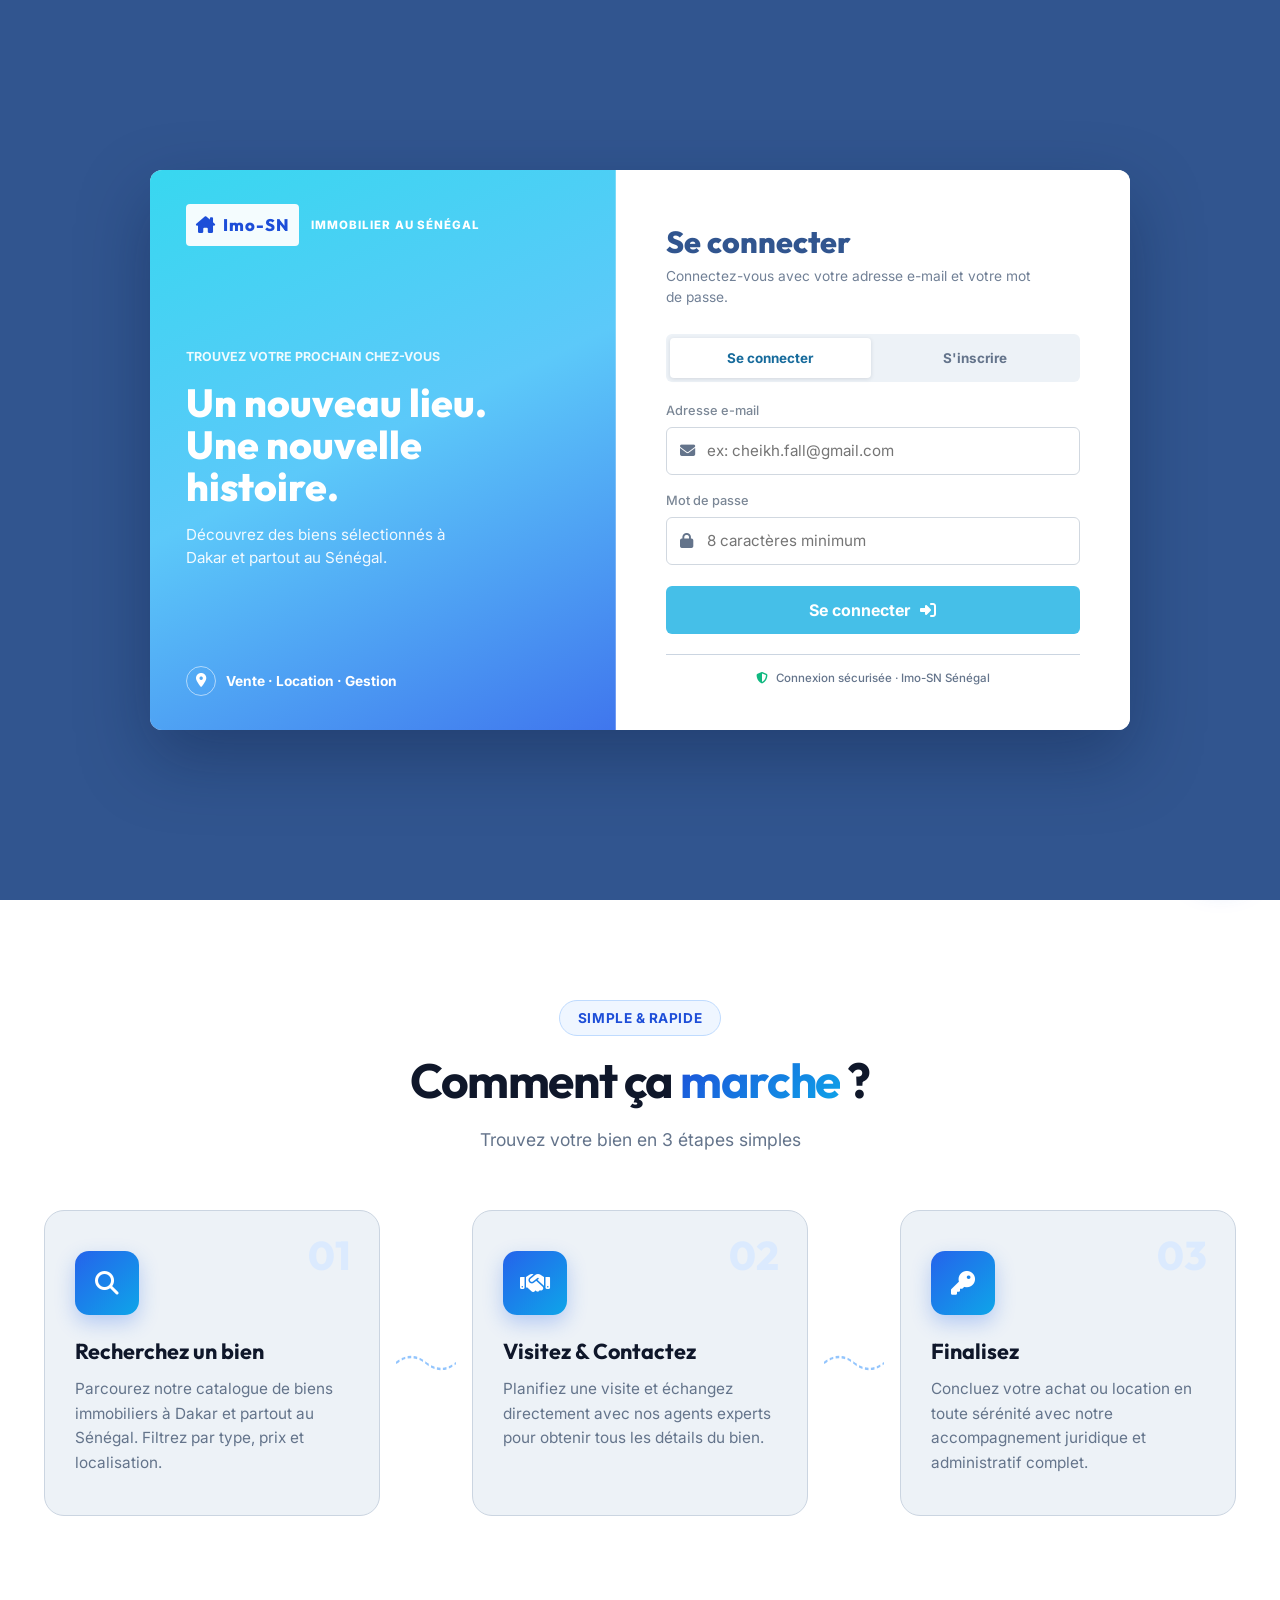
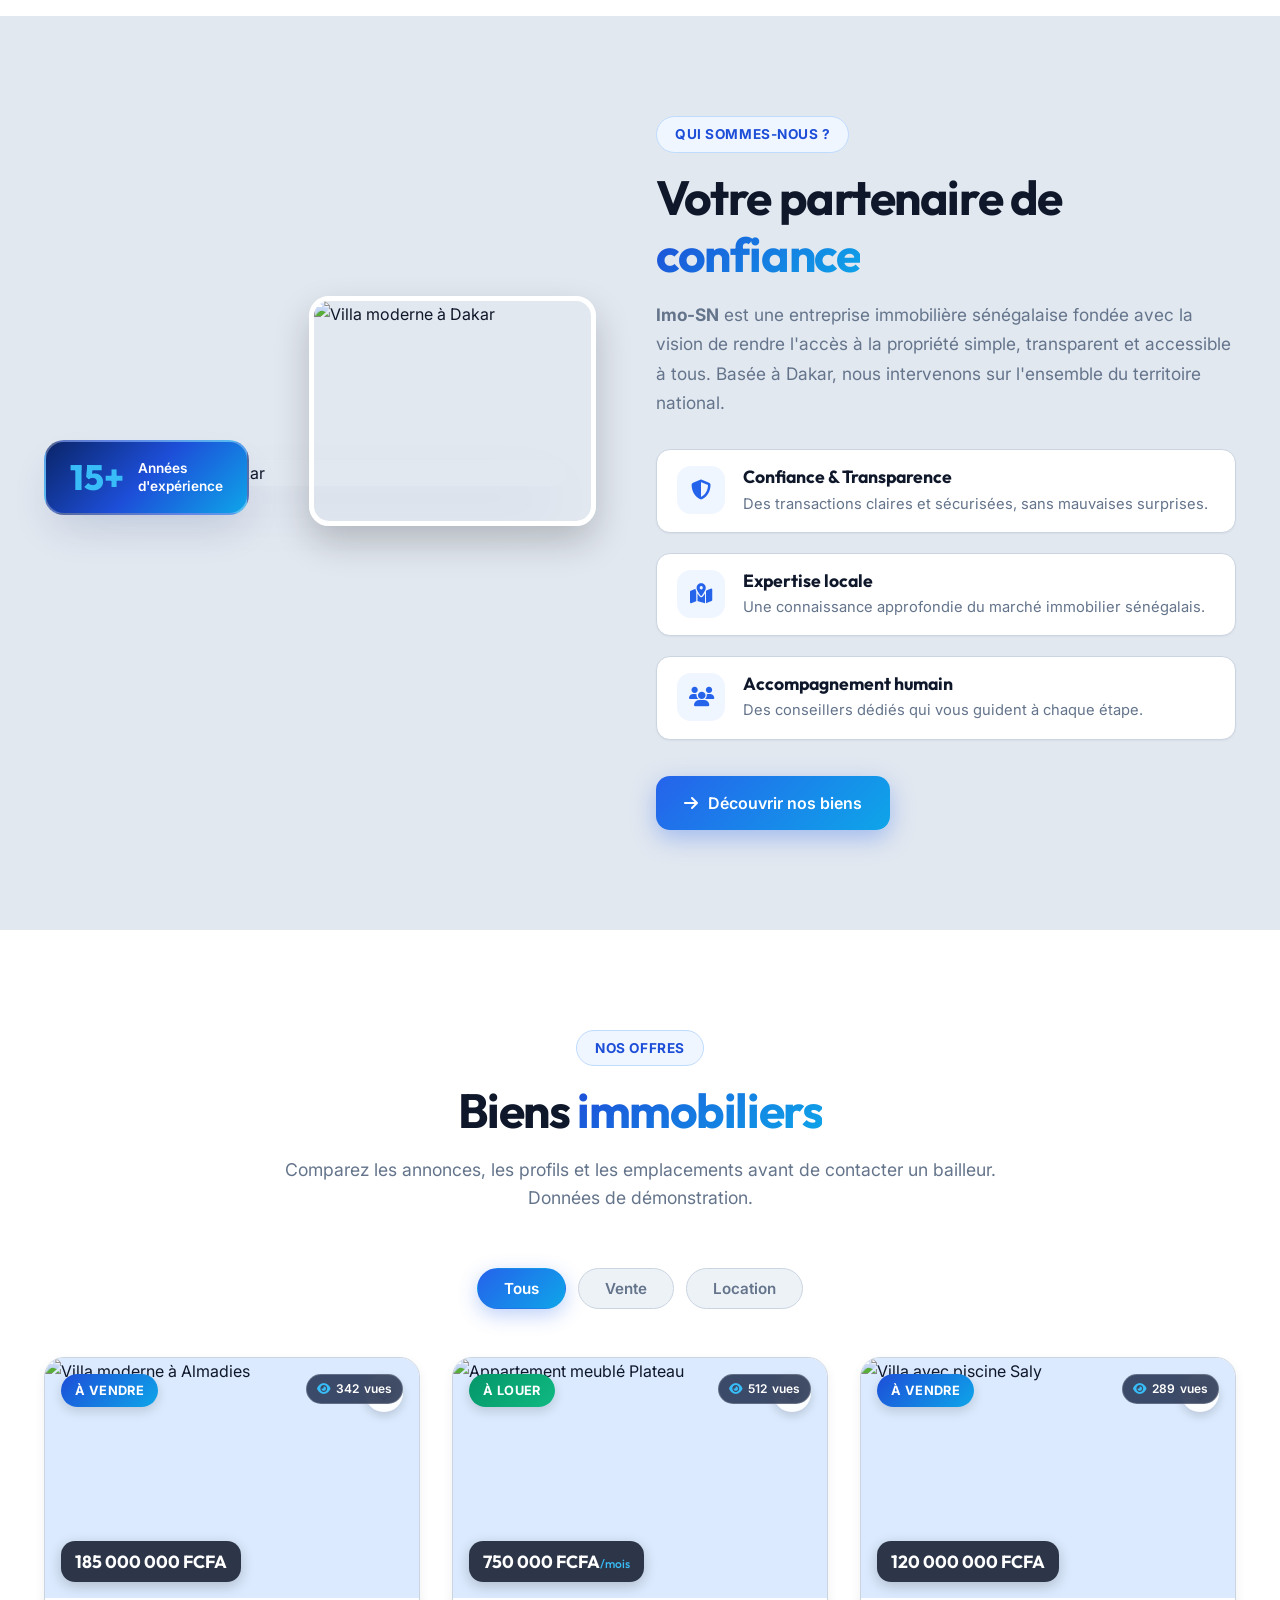
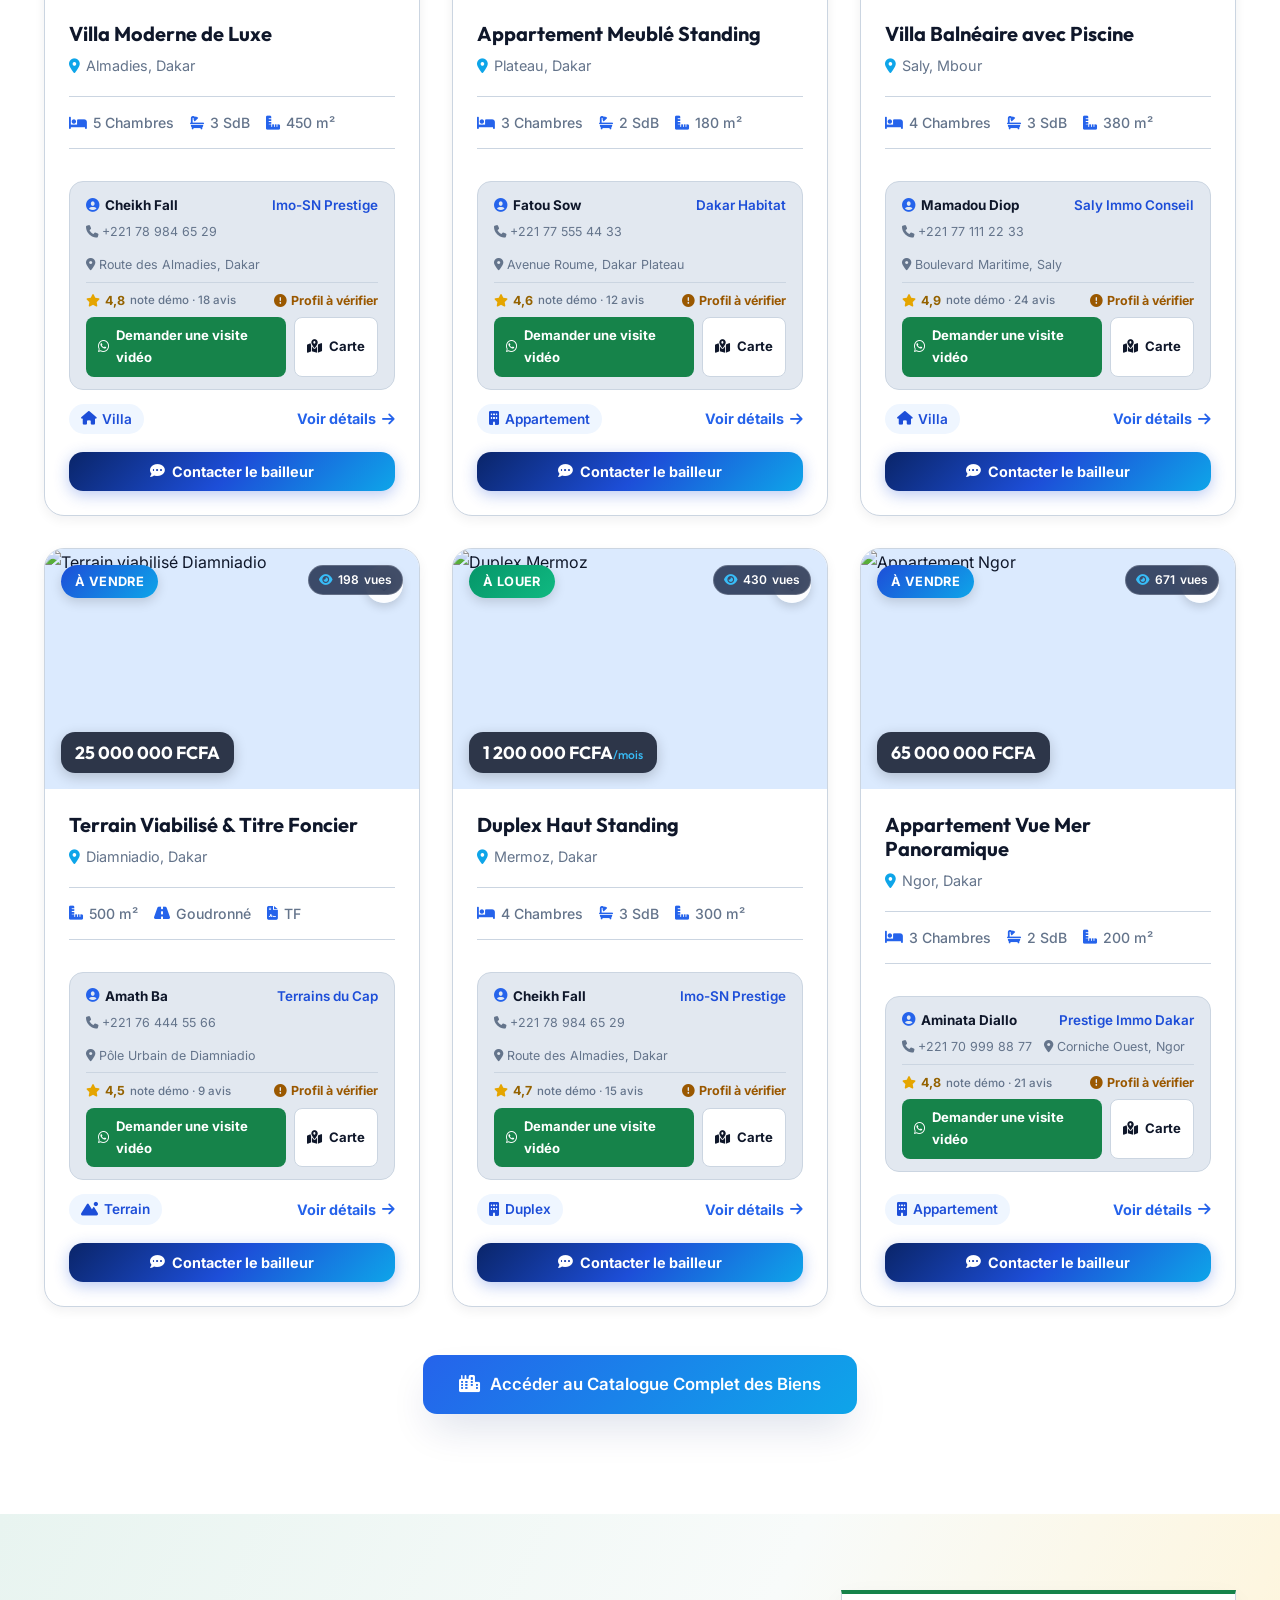
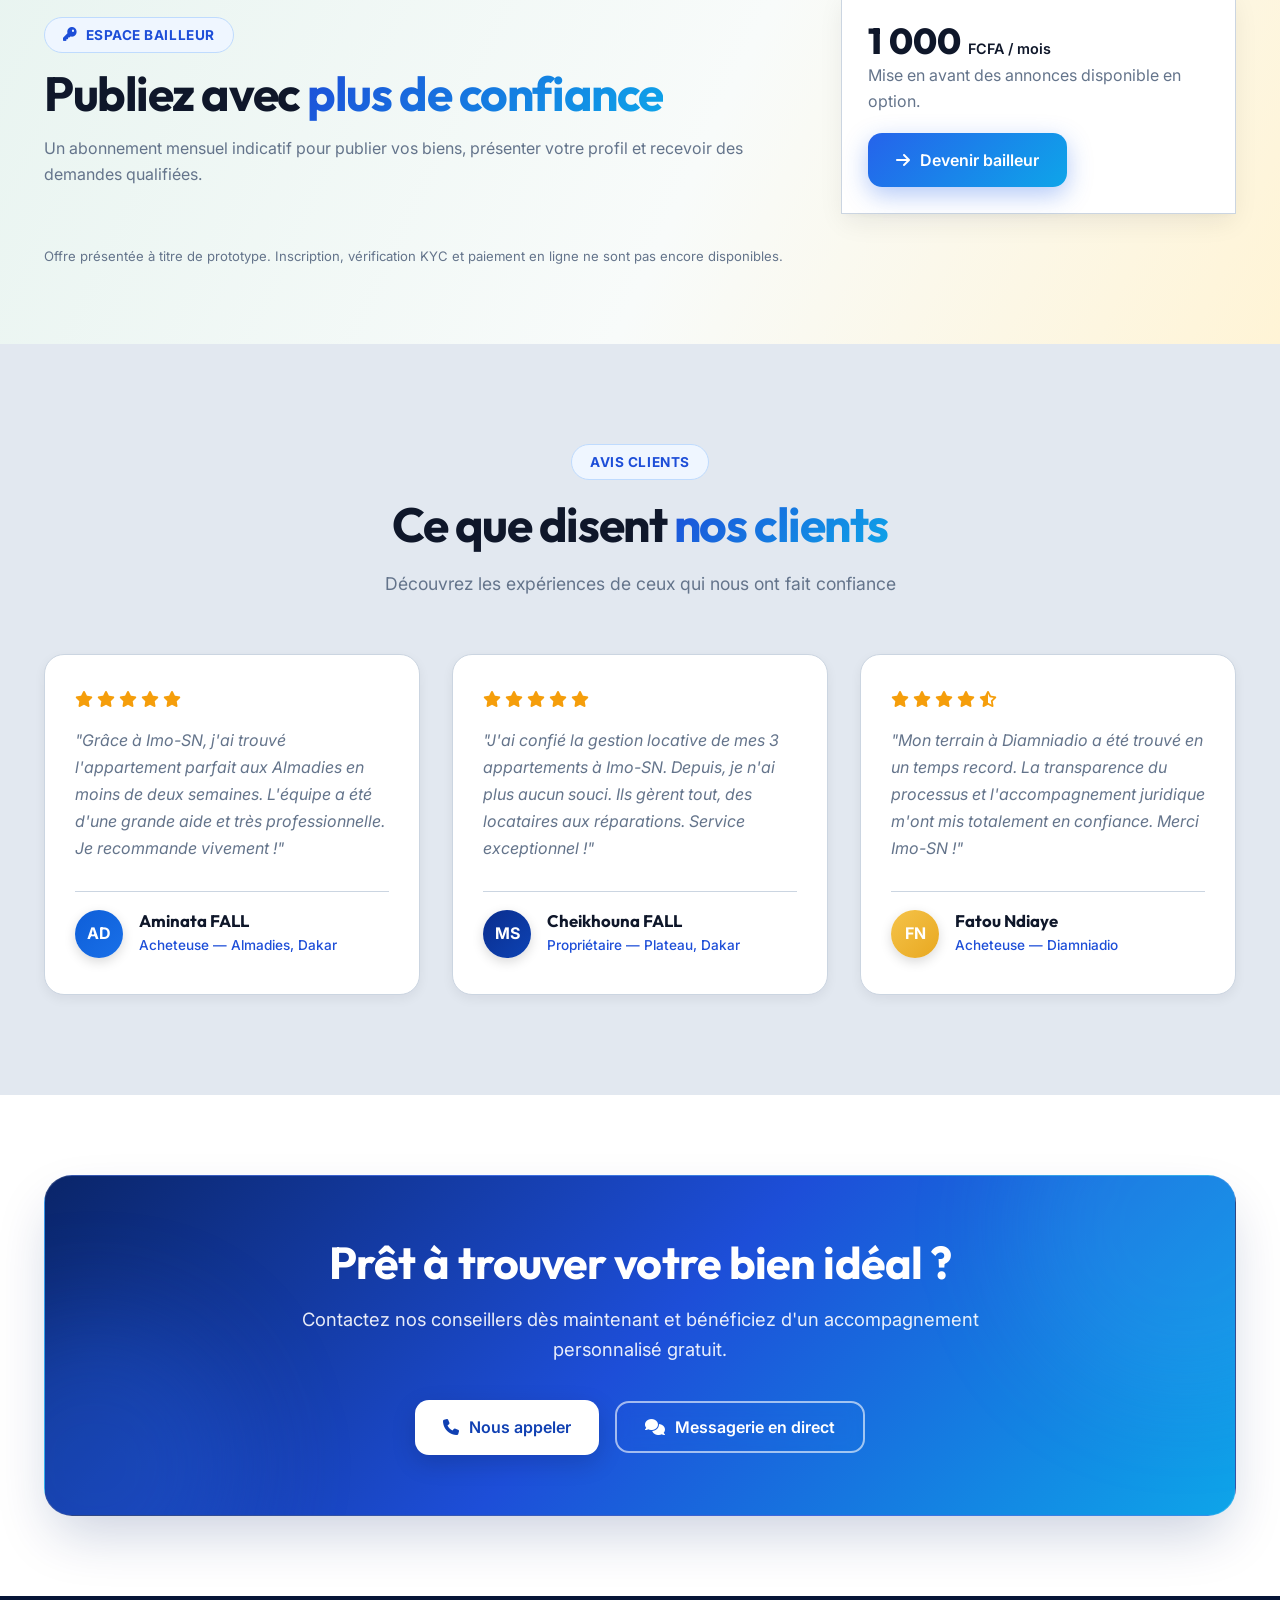
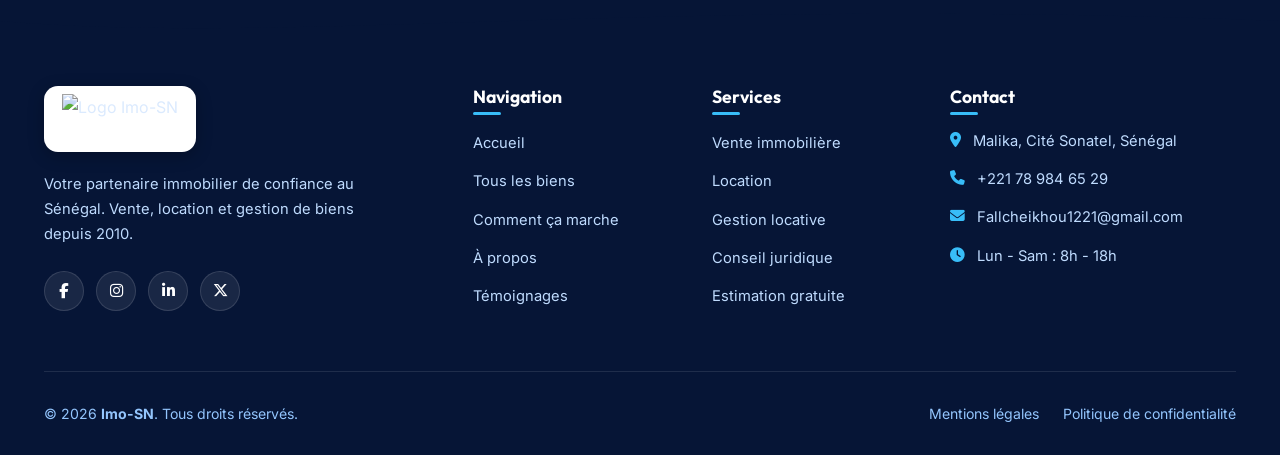
==== index.html @ 7d0c9bdd "Add files via upload" ====
<!DOCTYPE html>
<html lang="fr">

<head>
    <meta charset="UTF-8">
    <meta name="viewport" content="width=device-width, initial-scale=1.0">
    <meta name="description"
        content="Imo-SN — Votre partenaire immobilier de confiance au Sénégal. Vente, location et gestion de biens à Dakar et partout au Sénégal.">
    <meta name="keywords" content="immobilier, Sénégal, Dakar, maison, appartement, location, vente, terrain, Imo-SN">
    <meta name="author" content="Imo-SN">
    <meta property="og:title" content="Imo-SN | Immobilier au Sénégal">
    <meta property="og:description"
        content="Trouvez votre maison idéale au Sénégal avec Imo-SN. Vente, location et gestion de biens.">
    <meta property="og:type" content="website">
    <title>Imo-SN | Immobilier au Sénégal — Vente, Location & Gestion</title>
    <link rel="preconnect" href="https://fonts.googleapis.com">
    <link rel="preconnect" href="https://fonts.gstatic.com" crossorigin>
    <link
        href="https://fonts.googleapis.com/css2?family=Inter:wght@300;400;500;600;700;800&family=Outfit:wght@500;600;700;800&family=Plus+Jakarta+Sans:wght@500;600;700;800&display=swap"
        rel="stylesheet">
    <link rel="stylesheet" href="https://cdnjs.cloudflare.com/ajax/libs/font-awesome/6.5.1/css/all.min.css">
    <link rel="icon" type="image/png" href="assets/logo-immo.png">
    <link rel="stylesheet" href="style.css">
</head>

<body>

    <!-- ===================== PORTAIL D'AUTHENTIFICATION ===================== -->
    <div class="auth-gate" id="authGate">
        <div class="auth-gate-backdrop"></div>
        <div class="auth-card" id="authCard">
            <aside class="auth-promo" aria-label="Imo-SN immobilier au Sénégal">
                <div class="auth-promo-brand">
                    <span class="auth-promo-logo"><i class="fas fa-house-chimney"></i> Imo-SN</span>
                    <span>IMMOBILIER AU SÉNÉGAL</span>
                </div>

                <div class="auth-promo-copy">
                    <span class="auth-promo-eyebrow">Trouvez votre prochain chez-vous</span>
                    <h1>Un nouveau lieu. Une nouvelle histoire.</h1>
                    <p>Découvrez des biens sélectionnés à Dakar et partout au Sénégal.</p>
                </div>

                <div class="auth-promo-footer">
                    <i class="fas fa-location-dot"></i>
                    <span>Vente · Location · Gestion</span>
                </div>
            </aside>

            <section class="auth-content" aria-label="Connexion à Imo-SN">
                <div class="auth-header">
                    <h2 class="auth-title" id="authTitle">Se connecter</h2>
                    <p class="auth-subtitle" id="authSubtitle">Connectez-vous avec votre adresse e-mail et votre mot de passe.</p>
                </div>

                <!-- Message d'alerte dynamique -->
                <div class="auth-alert" id="authAlert" style="display: none;"></div>

            <div id="authStep">
                <div class="auth-mode-tabs" role="group" aria-label="Choisir un parcours">
                    <button type="button" class="auth-mode-tab active" id="authModeLoginBtn" aria-pressed="true">Se connecter</button>
                    <button type="button" class="auth-mode-tab" id="authModeSignupBtn" aria-pressed="false">S'inscrire</button>
                </div>

                <form class="auth-form" id="authForm">
                    <div class="form-group" id="authFullNameGroup" style="display: none;">
                        <label for="authFullName">Nom complet</label>
                        <div class="input-wrap">
                            <i class="fas fa-user input-icon"></i>
                            <input type="text" id="authFullName" placeholder="ex: Cheikh Fall" autocomplete="name">
                        </div>
                    </div>

                    <div class="form-group">
                        <label for="authEmailInput">Adresse e-mail</label>
                        <div class="input-wrap">
                            <i class="fas fa-envelope input-icon"></i>
                            <input type="email" id="authEmailInput" placeholder="ex: cheikh.fall@gmail.com" autocomplete="email" required>
                        </div>
                    </div>

                    <div class="form-group" id="authPasswordGroup">
                        <label for="authPassword" id="authPasswordLabel">Mot de passe</label>
                        <div class="input-wrap">
                            <i class="fas fa-lock input-icon"></i>
                            <input type="password" id="authPassword" placeholder="8 caractères minimum" autocomplete="current-password" minlength="8" required>
                        </div>
                    </div>

                    <div class="form-group" id="authPasswordConfirmGroup" style="display: none;">
                        <label for="authPasswordConfirm">Confirmer le mot de passe</label>
                        <div class="input-wrap">
                            <i class="fas fa-lock input-icon"></i>
                            <input type="password" id="authPasswordConfirm" placeholder="Répétez le mot de passe" autocomplete="new-password" minlength="8">
                        </div>
                    </div>

                    <button type="submit" class="btn btn-primary auth-submit-btn" id="authSubmitBtn">
                        <span>Continuer</span>
                        <i class="fas fa-arrow-right"></i>
                    </button>
                </form>
            </div>

                <div class="auth-footer">
                    <i class="fas fa-shield-halved"></i>
                    <span>Connexion sécurisée · Imo-SN Sénégal</span>
                </div>
            </section>
        </div>
    </div>


    <!-- ===================== NAVBAR ===================== -->
    <nav class="navbar" id="navbar">
        <div class="nav-container">
            <a href="index.html" class="nav-logo" aria-label="Imo-SN Accueil">
                <img src="assets/logo-immo.png" alt="Logo Imo-SN" class="nav-logo-img">
            </a>
            <ul class="nav-links" id="navLinks">
                <li><a href="index.html#accueil" class="nav-link active">Accueil</a></li>
                <li><a href="biens.html" class="nav-link"><i class="fas fa-city"></i> Tous les Biens</a></li>
                <li><a href="index.html#comment-ca-marche" class="nav-link">Comment ça marche</a></li>
                <li><a href="index.html#a-propos" class="nav-link">À propos</a></li>
                <li><a href="#" class="nav-link" id="navChatLink"><i class="fas fa-comments"></i> Messagerie</a></li>
                <li><a href="index.html#contact" class="nav-link nav-link--cta">Nous contacter</a></li>
            </ul>
            <div class="nav-actions">
                <!-- Widget Profil Utilisateur Connecté -->
                <div class="user-profile-badge" id="userProfileBadge" style="display: none;">
                    <div class="user-avatar" id="userAvatar">U</div>
                    <span class="user-name" id="userName">Utilisateur</span>
                    <button type="button" class="logout-btn" id="logoutBtn" title="Se déconnecter" aria-label="Se déconnecter">
                        <i class="fas fa-power-off"></i>
                    </button>
                </div>
                <button class="theme-toggle" id="themeToggle" type="button" aria-label="Activer le mode sombre" title="Changer de thème">
                    <i class="fas fa-moon"></i>
                </button>
                <button class="nav-toggle" id="navToggle" aria-label="Menu" aria-expanded="false">
                    <span class="hamburger"></span>
                </button>
            </div>
        </div>
    </nav>
    <div class="nav-backdrop" id="navBackdrop"></div>

    <!-- ===================== HERO ===================== -->
    <header class="hero" id="accueil">
        <div class="hero-overlay"></div>
        <div class="hero-particles" id="heroParticles"></div>
        <div class="hero-content">
            <span class="hero-badge">
                <i class="fas fa-shield-halved"></i> L'immobilier plus transparent au Sénégal
            </span>
            <p class="prototype-disclosure">Prototype de démonstration : annonces, notes et profils fictifs. Les contrôles KYC et paiements ne sont pas activés.</p>
            <h1 class="hero-title">
                Trouvez un logement fiable. <span class="text-gradient">Sans avancer à l'aveugle.</span>
            </h1>
            <p class="hero-subtitle">
                Consultez l'identité du bailleur, sa note, son numéro et l'emplacement du bien avant de prendre contact.
            </p>
            <div class="hero-buttons">
                <a href="#biens" class="btn btn-primary">
                    <i class="fas fa-building"></i> Voir les biens
                </a>
                <a href="#comment-ca-marche" class="btn btn-outline">
                    <i class="fas fa-play-circle"></i> Commencer
                </a>
            </div>

            <!-- Barre de recherche rapide -->
            <div class="hero-search" id="heroSearch">
                <div class="hero-search-field">
                    <i class="fas fa-home"></i>
                    <select id="searchType" aria-label="Type de transaction">
                        <option value="all">Tous types (Vente &amp; Location)</option>
                        <option value="vente">À vendre</option>
                        <option value="location">À louer</option>
                    </select>
                </div>
                <div class="hero-search-field">
                    <i class="fas fa-location-dot"></i>
                    <select id="searchLocation" aria-label="Localisation">
                        <option value="all">Toutes localisations (Dakar, Saly...)</option>
                        <option value="almadies">Almadies, Dakar</option>
                        <option value="plateau">Plateau, Dakar</option>
                        <option value="ngor">Ngor, Dakar</option>
                        <option value="mermoz">Mermoz, Dakar</option>
                        <option value="diamniadio">Diamniadio, Dakar</option>
                        <option value="saly">Saly, Mbour</option>
                    </select>
                </div>
                <button type="button" class="hero-search-btn" id="heroSearchBtn">
                    <i class="fas fa-search"></i> Rechercher
                </button>
            </div>

            <div class="hero-trust-signals" aria-label="Informations disponibles sur les annonces">
                <span><i class="fas fa-id-card"></i> Identité du bailleur</span>
                <span><i class="fas fa-star"></i> Avis des locataires</span>
                <span><i class="fas fa-map-location-dot"></i> Adresse sur la carte</span>
            </div>
        </div>
        <div class="hero-scroll-indicator">
            <a href="#comment-ca-marche" aria-label="Défiler vers le bas">
                <div class="scroll-mouse">
                    <div class="scroll-wheel"></div>
                </div>
            </a>
        </div>
    </header>

    <!-- ===================== COMMENT ÇA MARCHE ===================== -->
    <section class="section section--steps" id="comment-ca-marche">
        <div class="container">
            <div class="section-header">
                <span class="section-tag">Simple & Rapide</span>
                <h2 class="section-title">Comment ça <span class="text-gradient">marche</span> ?</h2>
                <p class="section-subtitle">Trouvez votre bien en 3 étapes simples</p>
            </div>
            <div class="steps-grid">
                <div class="step-card" data-aos="fade-up">
                    <div class="step-number">01</div>
                    <div class="step-icon">
                        <i class="fas fa-search"></i>
                    </div>
                    <h3 class="step-title">Recherchez un bien</h3>
                    <p class="step-desc">Parcourez notre catalogue de biens immobiliers à Dakar et partout au Sénégal.
                        Filtrez par type, prix et localisation.</p>
                </div>
                <div class="step-connector">
                    <svg viewBox="0 0 100 20" preserveAspectRatio="none">
                        <path d="M0 10 Q25 0 50 10 Q75 20 100 10" stroke="var(--primary)" stroke-width="2" fill="none"
                            stroke-dasharray="6 4" />
                    </svg>
                </div>
                <div class="step-card" data-aos="fade-up" data-aos-delay="200">
                    <div class="step-number">02</div>
                    <div class="step-icon">
                        <i class="fas fa-handshake"></i>
                    </div>
                    <h3 class="step-title">Visitez & Contactez</h3>
                    <p class="step-desc">Planifiez une visite et échangez directement avec nos agents experts pour
                        obtenir tous les détails du bien.</p>
                </div>
                <div class="step-connector">
                    <svg viewBox="0 0 100 20" preserveAspectRatio="none">
                        <path d="M0 10 Q25 0 50 10 Q75 20 100 10" stroke="var(--primary)" stroke-width="2" fill="none"
                            stroke-dasharray="6 4" />
                    </svg>
                </div>
                <div class="step-card" data-aos="fade-up" data-aos-delay="400">
                    <div class="step-number">03</div>
                    <div class="step-icon">
                        <i class="fas fa-key"></i>
                    </div>
                    <h3 class="step-title">Finalisez</h3>
                    <p class="step-desc">Concluez votre achat ou location en toute sérénité avec notre accompagnement
                        juridique et administratif complet.</p>
                </div>
            </div>
        </div>
    </section>

    <!-- ===================== À PROPOS ===================== -->
    <section class="section section--about" id="a-propos">
        <div class="container">
            <div class="about-grid">
                <div class="about-images" data-aos="fade-right">
                    <div class="about-img-main">
                        <img src="https://images.unsplash.com/photo-1560518883-ce09059eeffa?w=600&h=750&fit=crop&q=80"
                            alt="Bureau Imo-SN à Dakar" loading="lazy">
                    </div>
                    <div class="about-img-float">
                        <img src="https://images.unsplash.com/photo-1600585154340-be6161a56a0c?w=400&h=300&fit=crop&q=80"
                            alt="Villa moderne à Dakar" loading="lazy">
                    </div>
                    <div class="about-experience-badge">
                        <span class="badge-number">15+</span>
                        <span class="badge-text">Années<br>d'expérience</span>
                    </div>
                </div>
                <div class="about-content" data-aos="fade-left">
                    <span class="section-tag">Qui sommes-nous ?</span>
                    <h2 class="section-title text-left">Votre partenaire de <span class="text-gradient">confiance</span>
                    </h2>
                    <p class="about-text">
                        <strong>Imo-SN</strong> est une entreprise immobilière sénégalaise fondée avec la vision de
                        rendre l'accès à la propriété simple, transparent et accessible à tous. Basée à Dakar, nous
                        intervenons sur l'ensemble du territoire national.
                    </p>
                    <div class="about-values">
                        <div class="value-item">
                            <div class="value-icon"><i class="fas fa-shield-halved"></i></div>
                            <div>
                                <h4>Confiance & Transparence</h4>
                                <p>Des transactions claires et sécurisées, sans mauvaises surprises.</p>
                            </div>
                        </div>
                        <div class="value-item">
                            <div class="value-icon"><i class="fas fa-map-location-dot"></i></div>
                            <div>
                                <h4>Expertise locale</h4>
                                <p>Une connaissance approfondie du marché immobilier sénégalais.</p>
                            </div>
                        </div>
                        <div class="value-item">
                            <div class="value-icon"><i class="fas fa-users"></i></div>
                            <div>
                                <h4>Accompagnement humain</h4>
                                <p>Des conseillers dédiés qui vous guident à chaque étape.</p>
                            </div>
                        </div>
                    </div>
                    <a href="#biens" class="btn btn-primary">
                        <i class="fas fa-arrow-right"></i> Découvrir nos biens
                    </a>
                </div>
            </div>
        </div>
    </section>

    <!-- ===================== BIENS IMMOBILIERS ===================== -->
    <section class="section section--properties" id="biens">
        <div class="container">
            <div class="section-header">
                <span class="section-tag">Nos Offres</span>
                <h2 class="section-title">Biens <span class="text-gradient">immobiliers</span></h2>
                <p class="section-subtitle">Comparez les annonces, les profils et les emplacements avant de contacter un bailleur. Données de démonstration.</p>
            </div>

            <div class="property-filters">
                <button class="filter-btn active" data-filter="all">Tous</button>
                <button class="filter-btn" data-filter="vente">Vente</button>
                <button class="filter-btn" data-filter="location">Location</button>
            </div>

            <div class="properties-grid">
                <!-- Property 1 -->
                <div class="property-card" data-type="vente" data-location="almadies" data-aos="fade-up">
                    <div class="property-image">
                        <img src="https://images.unsplash.com/photo-1613490493576-7fde63acd811?w=600&h=400&fit=crop&q=80"
                            alt="Villa moderne à Almadies" loading="lazy">
                        <span class="property-badge property-badge--vente">À vendre</span>
                        <span class="property-views-badge" data-property-id="1">
                            <i class="fas fa-eye"></i> <span class="view-count-val">342</span> vues
                        </span>
                        <div class="property-price">185 000 000 FCFA</div>
                        <button class="property-favorite" aria-label="Ajouter aux favoris">
                            <i class="far fa-heart"></i>
                        </button>
                    </div>
                    <div class="property-info">
                        <h3 class="property-title">Villa Moderne de Luxe</h3>
                        <p class="property-location">
                            <i class="fas fa-location-dot"></i> Almadies, Dakar
                        </p>
                        <div class="property-features">
                            <span><i class="fas fa-bed"></i> 5 Chambres</span>
                            <span><i class="fas fa-bath"></i> 3 SdB</span>
                            <span><i class="fas fa-ruler-combined"></i> 450 m²</span>
                        </div>
                        
                        <!-- Informations Complètes du Bailleur -->
                        <div class="property-landlord-box">
                            <div class="landlord-row">
                                <span class="landlord-name"><i class="fas fa-circle-user"></i> Cheikh Fall <i class="fas fa-check-circle landlord-verified" title="Bailleur certifié"></i></span>
                                <span class="landlord-company">Imo-SN Prestige</span>
                            </div>
                            <div class="landlord-detail-row">
                                <span><i class="fas fa-phone"></i> +221 78 984 65 29</span>
                                <span><i class="fas fa-location-dot"></i> Route des Almadies, Dakar</span>
                            </div>
                        </div>

                        <div class="property-footer" style="flex-direction: column; gap: 8px;">
                            <div style="display: flex; justify-content: space-between; align-items: center; width: 100%;">
                                <span class="property-type"><i class="fas fa-home"></i> Villa</span>
                                <button type="button" class="property-cta" data-property-id="1">Voir détails <i class="fas fa-arrow-right"></i></button>
                            </div>
                            <button type="button" class="btn-contact-landlord" data-property-id="1" data-landlord="Cheikh Fall">
                                <i class="fas fa-comment-dots"></i> Contacter le bailleur
                            </button>
                        </div>
                    </div>
                </div>

                <!-- Property 2 -->
                <div class="property-card" data-type="location" data-location="plateau" data-aos="fade-up" data-aos-delay="100">
                    <div class="property-image">
                        <img src="https://images.unsplash.com/photo-1522708323590-d24dbb6b0267?w=600&h=400&fit=crop&q=80"
                            alt="Appartement meublé Plateau" loading="lazy">
                        <span class="property-badge property-badge--location">À louer</span>
                        <span class="property-views-badge" data-property-id="2">
                            <i class="fas fa-eye"></i> <span class="view-count-val">512</span> vues
                        </span>
                        <div class="property-price">750 000 FCFA<small>/mois</small></div>
                        <button class="property-favorite" aria-label="Ajouter aux favoris">
                            <i class="far fa-heart"></i>
                        </button>
                    </div>
                    <div class="property-info">
                        <h3 class="property-title">Appartement Meublé Standing</h3>
                        <p class="property-location">
                            <i class="fas fa-location-dot"></i> Plateau, Dakar
                        </p>
                        <div class="property-features">
                            <span><i class="fas fa-bed"></i> 3 Chambres</span>
                            <span><i class="fas fa-bath"></i> 2 SdB</span>
                            <span><i class="fas fa-ruler-combined"></i> 180 m²</span>
                        </div>
                        
                        <!-- Informations Complètes du Bailleur -->
                        <div class="property-landlord-box">
                            <div class="landlord-row">
                                <span class="landlord-name"><i class="fas fa-circle-user"></i> Fatou Sow <i class="fas fa-check-circle landlord-verified" title="Bailleur certifié"></i></span>
                                <span class="landlord-company">Dakar Habitat</span>
                            </div>
                            <div class="landlord-detail-row">
                                <span><i class="fas fa-phone"></i> +221 77 555 44 33</span>
                                <span><i class="fas fa-location-dot"></i> Avenue Roume, Dakar Plateau</span>
                            </div>
                        </div>

                        <div class="property-footer" style="flex-direction: column; gap: 8px;">
                            <div style="display: flex; justify-content: space-between; align-items: center; width: 100%;">
                                <span class="property-type"><i class="fas fa-building"></i> Appartement</span>
                                <button type="button" class="property-cta" data-property-id="2">Voir détails <i class="fas fa-arrow-right"></i></button>
                            </div>
                            <button type="button" class="btn-contact-landlord" data-property-id="2" data-landlord="Fatou Sow">
                                <i class="fas fa-comment-dots"></i> Contacter le bailleur
                            </button>
                        </div>
                    </div>
                </div>

                <!-- Property 3 -->
                <div class="property-card" data-type="vente" data-location="saly" data-aos="fade-up" data-aos-delay="200">
                    <div class="property-image">
                        <img src="https://images.unsplash.com/photo-1600596542815-ffad4c1539a9?w=600&h=400&fit=crop&q=80"
                            alt="Villa avec piscine Saly" loading="lazy">
                        <span class="property-badge property-badge--vente">À vendre</span>
                        <span class="property-views-badge" data-property-id="3">
                            <i class="fas fa-eye"></i> <span class="view-count-val">289</span> vues
                        </span>
                        <div class="property-price">120 000 000 FCFA</div>
                        <button class="property-favorite" aria-label="Ajouter aux favoris">
                            <i class="far fa-heart"></i>
                        </button>
                    </div>
                    <div class="property-info">
                        <h3 class="property-title">Villa Balnéaire avec Piscine</h3>
                        <p class="property-location">
                            <i class="fas fa-location-dot"></i> Saly, Mbour
                        </p>
                        <div class="property-features">
                            <span><i class="fas fa-bed"></i> 4 Chambres</span>
                            <span><i class="fas fa-bath"></i> 3 SdB</span>
                            <span><i class="fas fa-ruler-combined"></i> 380 m²</span>
                        </div>

                        <!-- Informations Complètes du Bailleur -->
                        <div class="property-landlord-box">
                            <div class="landlord-row">
                                <span class="landlord-name"><i class="fas fa-circle-user"></i> Mamadou Diop <i class="fas fa-check-circle landlord-verified" title="Bailleur certifié"></i></span>
                                <span class="landlord-company">Saly Immo Conseil</span>
                            </div>
                            <div class="landlord-detail-row">
                                <span><i class="fas fa-phone"></i> +221 77 111 22 33</span>
                                <span><i class="fas fa-location-dot"></i> Boulevard Maritime, Saly</span>
                            </div>
                        </div>

                        <div class="property-footer" style="flex-direction: column; gap: 8px;">
                            <div style="display: flex; justify-content: space-between; align-items: center; width: 100%;">
                                <span class="property-type"><i class="fas fa-home"></i> Villa</span>
                                <button type="button" class="property-cta" data-property-id="3">Voir détails <i class="fas fa-arrow-right"></i></button>
                            </div>
                            <button type="button" class="btn-contact-landlord" data-property-id="3" data-landlord="Mamadou Diop">
                                <i class="fas fa-comment-dots"></i> Contacter le bailleur
                            </button>
                        </div>
                    </div>
                </div>

                <!-- Property 4 -->
                <div class="property-card" data-type="vente" data-location="diamniadio" data-aos="fade-up" data-aos-delay="300">
                    <div class="property-image">
                        <img src="https://images.unsplash.com/photo-1500382017468-9049fed747ef?w=600&h=400&fit=crop&q=80"
                            alt="Terrain viabilisé Diamniadio" loading="lazy">
                        <span class="property-badge property-badge--vente">À vendre</span>
                        <span class="property-views-badge" data-property-id="4">
                            <i class="fas fa-eye"></i> <span class="view-count-val">198</span> vues
                        </span>
                        <div class="property-price">25 000 000 FCFA</div>
                        <button class="property-favorite" aria-label="Ajouter aux favoris">
                            <i class="far fa-heart"></i>
                        </button>
                    </div>
                    <div class="property-info">
                        <h3 class="property-title">Terrain Viabilisé & Titre Foncier</h3>
                        <p class="property-location">
                            <i class="fas fa-location-dot"></i> Diamniadio, Dakar
                        </p>
                        <div class="property-features">
                            <span><i class="fas fa-ruler-combined"></i> 500 m²</span>
                            <span><i class="fas fa-road"></i> Goudronné</span>
                            <span><i class="fas fa-file-contract"></i> TF</span>
                        </div>

                        <!-- Informations Complètes du Bailleur -->
                        <div class="property-landlord-box">
                            <div class="landlord-row">
                                <span class="landlord-name"><i class="fas fa-circle-user"></i> Amath Ba <i class="fas fa-check-circle landlord-verified" title="Bailleur certifié"></i></span>
                                <span class="landlord-company">Terrains du Cap</span>
                            </div>
                            <div class="landlord-detail-row">
                                <span><i class="fas fa-phone"></i> +221 76 444 55 66</span>
                                <span><i class="fas fa-location-dot"></i> Pôle Urbain de Diamniadio</span>
                            </div>
                        </div>

                        <div class="property-footer" style="flex-direction: column; gap: 8px;">
                            <div style="display: flex; justify-content: space-between; align-items: center; width: 100%;">
                                <span class="property-type"><i class="fas fa-mountain-sun"></i> Terrain</span>
                                <button type="button" class="property-cta" data-property-id="4">Voir détails <i class="fas fa-arrow-right"></i></button>
                            </div>
                            <button type="button" class="btn-contact-landlord" data-property-id="4" data-landlord="Amath Ba">
                                <i class="fas fa-comment-dots"></i> Contacter le bailleur
                            </button>
                        </div>
                    </div>
                </div>

                <!-- Property 5 -->
                <div class="property-card" data-type="location" data-location="mermoz" data-aos="fade-up" data-aos-delay="400">
                    <div class="property-image">
                        <img src="https://images.unsplash.com/photo-1600607687939-ce8a6c25118c?w=600&h=400&fit=crop&q=80"
                            alt="Duplex Mermoz" loading="lazy">
                        <span class="property-badge property-badge--location">À louer</span>
                        <span class="property-views-badge" data-property-id="5">
                            <i class="fas fa-eye"></i> <span class="view-count-val">430</span> vues
                        </span>
                        <div class="property-price">1 200 000 FCFA<small>/mois</small></div>
                        <button class="property-favorite" aria-label="Ajouter aux favoris">
                            <i class="far fa-heart"></i>
                        </button>
                    </div>
                    <div class="property-info">
                        <h3 class="property-title">Duplex Haut Standing</h3>
                        <p class="property-location">
                            <i class="fas fa-location-dot"></i> Mermoz, Dakar
                        </p>
                        <div class="property-features">
                            <span><i class="fas fa-bed"></i> 4 Chambres</span>
                            <span><i class="fas fa-bath"></i> 3 SdB</span>
                            <span><i class="fas fa-ruler-combined"></i> 300 m²</span>
                        </div>

                        <!-- Informations Complètes du Bailleur -->
                        <div class="property-landlord-box">
                            <div class="landlord-row">
                                <span class="landlord-name"><i class="fas fa-circle-user"></i> Cheikh Fall <i class="fas fa-check-circle landlord-verified" title="Bailleur certifié"></i></span>
                                <span class="landlord-company">Imo-SN Prestige</span>
                            </div>
                            <div class="landlord-detail-row">
                                <span><i class="fas fa-phone"></i> +221 78 984 65 29</span>
                                <span><i class="fas fa-location-dot"></i> Route des Almadies, Dakar</span>
                            </div>
                        </div>

                        <div class="property-footer" style="flex-direction: column; gap: 8px;">
                            <div style="display: flex; justify-content: space-between; align-items: center; width: 100%;">
                                <span class="property-type"><i class="fas fa-building"></i> Duplex</span>
                                <button type="button" class="property-cta" data-property-id="5">Voir détails <i class="fas fa-arrow-right"></i></button>
                            </div>
                            <button type="button" class="btn-contact-landlord" data-property-id="5" data-landlord="Cheikh Fall">
                                <i class="fas fa-comment-dots"></i> Contacter le bailleur
                            </button>
                        </div>
                    </div>
                </div>

                <!-- Property 6 -->
                <div class="property-card" data-type="vente" data-location="ngor" data-aos="fade-up" data-aos-delay="500">
                    <div class="property-image">
                        <img src="https://images.unsplash.com/photo-1600585154526-990dced4db0d?w=600&h=400&fit=crop&q=80"
                            alt="Appartement Ngor" loading="lazy">
                        <span class="property-badge property-badge--vente">À vendre</span>
                        <span class="property-views-badge" data-property-id="6">
                            <i class="fas fa-eye"></i> <span class="view-count-val">671</span> vues
                        </span>
                        <div class="property-price">65 000 000 FCFA</div>
                        <button class="property-favorite" aria-label="Ajouter aux favoris">
                            <i class="far fa-heart"></i>
                        </button>
                    </div>
                    <div class="property-info">
                        <h3 class="property-title">Appartement Vue Mer Panoramique</h3>
                        <p class="property-location">
                            <i class="fas fa-location-dot"></i> Ngor, Dakar
                        </p>
                        <div class="property-features">
                            <span><i class="fas fa-bed"></i> 3 Chambres</span>
                            <span><i class="fas fa-bath"></i> 2 SdB</span>
                            <span><i class="fas fa-ruler-combined"></i> 200 m²</span>
                        </div>

                        <!-- Informations Complètes du Bailleur -->
                        <div class="property-landlord-box">
                            <div class="landlord-row">
                                <span class="landlord-name"><i class="fas fa-circle-user"></i> Aminata Diallo <i class="fas fa-check-circle landlord-verified" title="Bailleur certifié"></i></span>
                                <span class="landlord-company">Prestige Immo Dakar</span>
                            </div>
                            <div class="landlord-detail-row">
                                <span><i class="fas fa-phone"></i> +221 70 999 88 77</span>
                                <span><i class="fas fa-location-dot"></i> Corniche Ouest, Ngor</span>
                            </div>
                        </div>

                        <div class="property-footer" style="flex-direction: column; gap: 8px;">
                            <div style="display: flex; justify-content: space-between; align-items: center; width: 100%;">
                                <span class="property-type"><i class="fas fa-building"></i> Appartement</span>
                                <button type="button" class="property-cta" data-property-id="6">Voir détails <i class="fas fa-arrow-right"></i></button>
                            </div>
                            <button type="button" class="btn-contact-landlord" data-property-id="6" data-landlord="Aminata Diallo">
                                <i class="fas fa-comment-dots"></i> Contacter le bailleur
                            </button>
                        </div>
                    </div>
                </div>
            </div>

            <!-- Bouton Page Dédiée Biens -->
            <div style="text-align: center; margin-top: 48px;" data-aos="fade-up">
                <a href="biens.html" class="btn btn-primary" style="padding: 16px 36px; font-size: 1.05rem; box-shadow: var(--shadow-lg);">
                    <i class="fas fa-city"></i> Accéder au Catalogue Complet des Biens
                </a>
            </div>
        </div>
    </section>

    <!-- ===================== OFFRE BAILLEUR ===================== -->
    <section class="landlord-plan-section" id="espace-bailleur">
        <div class="container landlord-plan-content">
            <div>
                <span class="section-tag"><i class="fas fa-key"></i> Espace bailleur</span>
                <h2 class="section-title">Publiez avec <span class="text-gradient">plus de confiance</span></h2>
                <p class="landlord-plan-copy">Un abonnement mensuel indicatif pour publier vos biens, présenter votre profil et recevoir des demandes qualifiées.</p>
            </div>
            <div class="landlord-plan-offer">
                <p class="landlord-plan-price">1 000 <small>FCFA / mois</small></p>
                <p>Mise en avant des annonces disponible en option.</p>
                <a class="btn btn-primary" href="mailto:Fallcheikhou1221@gmail.com?subject=Espace%20bailleur%20Imo-SN">
                    <i class="fas fa-arrow-right"></i> Devenir bailleur
                </a>
            </div>
            <p class="landlord-plan-disclosure">Offre présentée à titre de prototype. Inscription, vérification KYC et paiement en ligne ne sont pas encore disponibles.</p>
        </div>
    </section>

    <!-- ===================== TÉMOIGNAGES ===================== -->
    <section class="section section--testimonials" id="temoignages">
        <div class="container">
            <div class="section-header">
                <span class="section-tag">Avis Clients</span>
                <h2 class="section-title">Ce que disent <span class="text-gradient">nos clients</span></h2>
                <p class="section-subtitle">Découvrez les expériences de ceux qui nous ont fait confiance</p>
            </div>
            <div class="testimonials-grid">
                <!-- Testimonial 1 -->
                <div class="testimonial-card" data-aos="fade-up">
                    <div class="testimonial-stars">
                        <i class="fas fa-star"></i><i class="fas fa-star"></i><i class="fas fa-star"></i><i
                            class="fas fa-star"></i><i class="fas fa-star"></i>
                    </div>
                    <p class="testimonial-text">
                        "Grâce à Imo-SN, j'ai trouvé l'appartement parfait aux Almadies en moins de deux semaines.
                        L'équipe a été d'une grande aide et très professionnelle. Je recommande vivement !"
                    </p>
                    <div class="testimonial-author">
                        <div class="testimonial-avatar" style="background: linear-gradient(135deg, #0e5ed8, #1970e8);">
                            <span>AD</span>
                        </div>
                        <div>
                            <h4 class="testimonial-name">Aminata FALL</h4>
                            <p class="testimonial-role">Acheteuse — Almadies, Dakar</p>
                        </div>
                    </div>
                </div>

                <!-- Testimonial 2 -->
                <div class="testimonial-card" data-aos="fade-up" data-aos-delay="200">
                    <div class="testimonial-stars">
                        <i class="fas fa-star"></i><i class="fas fa-star"></i><i class="fas fa-star"></i><i
                            class="fas fa-star"></i><i class="fas fa-star"></i>
                    </div>
                    <p class="testimonial-text">
                        "J'ai confié la gestion locative de mes 3 appartements à Imo-SN. Depuis, je n'ai plus aucun
                        souci. Ils gèrent tout, des locataires aux réparations. Service exceptionnel !"
                    </p>
                    <div class="testimonial-author">
                        <div class="testimonial-avatar" style="background: linear-gradient(135deg, #0a2d8d, #0d43b4);">
                            <span>MS</span>
                        </div>
                        <div>
                            <h4 class="testimonial-name">Cheikhouna FALL</h4>
                            <p class="testimonial-role">Propriétaire — Plateau, Dakar</p>
                        </div>
                    </div>
                </div>

                <!-- Testimonial 3 -->
                <div class="testimonial-card" data-aos="fade-up" data-aos-delay="400">
                    <div class="testimonial-stars">
                        <i class="fas fa-star"></i><i class="fas fa-star"></i><i class="fas fa-star"></i><i
                            class="fas fa-star"></i><i class="fas fa-star-half-stroke"></i>
                    </div>
                    <p class="testimonial-text">
                        "Mon terrain à Diamniadio a été trouvé en un temps record. La transparence du processus et
                        l'accompagnement juridique m'ont mis totalement en confiance. Merci Imo-SN !"
                    </p>
                    <div class="testimonial-author">
                        <div class="testimonial-avatar" style="background: linear-gradient(135deg, #f5c34a, #e8a820);">
                            <span>FN</span>
                        </div>
                        <div>
                            <h4 class="testimonial-name">Fatou Ndiaye</h4>
                            <p class="testimonial-role">Acheteuse — Diamniadio</p>
                        </div>
                    </div>
                </div>
            </div>
        </div>
    </section>

    <!-- ===================== CTA SECTION ===================== -->
    <section class="section section--cta">
        <div class="container">
            <div class="cta-box">
                <div class="cta-content">
                    <h2>Prêt à trouver votre bien idéal ?</h2>
                    <p>Contactez nos conseillers dès maintenant et bénéficiez d'un accompagnement personnalisé gratuit.</p>
                    <div class="hero-buttons">
                        <a href="tel:+221789846529" class="btn btn-primary btn-white">
                            <i class="fas fa-phone"></i> Nous appeler
                        </a>
                        <button type="button" class="btn btn-outline btn-outline-white" id="ctaChatBtn">
                            <i class="fas fa-comments"></i> Messagerie en direct
                        </button>
                    </div>
                </div>
            </div>
        </div>
    </section>

    <!-- ===================== FOOTER ===================== -->
    <footer class="footer" id="contact">
        <div class="footer-wave">
            <svg viewBox="0 0 1440 120" preserveAspectRatio="none">
                <path d="M0,60 C320,120 720,0 1440,60 L1440,120 L0,120 Z" fill="var(--dark)" />
            </svg>
        </div>
        <div class="container">
            <div class="footer-grid">
                <div class="footer-col footer-col--brand">
                    <a href="#" class="footer-logo-wrap" aria-label="Imo-SN Accueil">
                        <img src="assets/logo-immo.png" alt="Logo Imo-SN" class="footer-logo">
                    </a>
                    <p class="footer-desc">
                        Votre partenaire immobilier de confiance au Sénégal. Vente, location et gestion de biens depuis
                        2010.
                    </p>
                    <div class="footer-socials">
                        <a href="#" class="social-link" aria-label="Facebook"><i class="fab fa-facebook-f"></i></a>
                        <a href="#" class="social-link" aria-label="Instagram"><i class="fab fa-instagram"></i></a>
                        <a href="#" class="social-link" aria-label="LinkedIn"><i class="fab fa-linkedin-in"></i></a>
                        <a href="#" class="social-link" aria-label="Twitter"><i class="fab fa-x-twitter"></i></a>
                    </div>
                </div>
                <div class="footer-col">
                    <h4 class="footer-heading">Navigation</h4>
                    <ul class="footer-links">
                        <li><a href="index.html#accueil">Accueil</a></li>
                        <li><a href="biens.html">Tous les biens</a></li>
                        <li><a href="index.html#comment-ca-marche">Comment ça marche</a></li>
                        <li><a href="index.html#a-propos">À propos</a></li>
                        <li><a href="index.html#temoignages">Témoignages</a></li>
                    </ul>
                </div>
                <div class="footer-col">
                    <h4 class="footer-heading">Services</h4>
                    <ul class="footer-links">
                        <li><a href="#">Vente immobilière</a></li>
                        <li><a href="#">Location</a></li>
                        <li><a href="#">Gestion locative</a></li>
                        <li><a href="#">Conseil juridique</a></li>
                        <li><a href="#">Estimation gratuite</a></li>
                    </ul>
                </div>
                <div class="footer-col">
                    <h4 class="footer-heading">Contact</h4>
                    <ul class="footer-contact">
                        <li>
                            <i class="fas fa-location-dot"></i>
                            <span>Malika, Cité Sonatel, Sénégal</span>
                        </li>
                        <li>
                            <i class="fas fa-phone"></i>
                            <a href="tel:+221789846529">+221 78 984 65 29</a>
                        </li>
                        <li>
                            <i class="fas fa-envelope"></i>
                            <a href="mailto:Fallcheikhou1221@gmail.com">Fallcheikhou1221@gmail.com</a>
                        </li>
                        <li>
                            <i class="fas fa-clock"></i>
                            <span>Lun - Sam : 8h - 18h</span>
                        </li>
                    </ul>
                </div>
            </div>
            <div class="footer-bottom">
                <p>&copy; 2026 <strong>Imo-SN</strong>. Tous droits réservés.</p>
                <div class="footer-bottom-links">
                    <a href="#">Mentions légales</a>
                    <a href="#">Politique de confidentialité</a>
                </div>
            </div>
        </div>
    </footer>

    <!-- ===================== BOUTON MESSAGERIE FLOTTANT ===================== -->
    <button type="button" class="chat-launcher-btn" id="chatLauncherBtn" aria-label="Ouvrir la messagerie Imo-SN" title="Discuter en direct">
        <i class="fas fa-comments"></i>
        <span class="chat-badge-count" id="chatUnreadCount" style="display: none;">1</span>
    </button>

    <!-- ===================== FENÊTRE DE CHAT EN TEMPS RÉEL ===================== -->
    <div class="imo-chat-window" id="imoChatWindow" aria-hidden="true">
        <div class="chat-header">
            <div class="chat-user-meta">
                <div class="chat-avatar" id="chatPartnerAvatar">
                    <span>CF</span>
                    <span class="status-indicator"></span>
                </div>
                <div class="chat-title-info">
                    <h4 id="chatPartnerName">Cheikh Fall (Bailleur)</h4>
                    <p id="chatPartnerStatus">🟢 En ligne • Répond en quelques min</p>
                </div>
            </div>
            <div class="chat-header-actions">
                <button type="button" class="chat-action-btn" id="startCallFromChatBtn" title="Lancer un appel audio" aria-label="Lancer un appel audio">
                    <i class="fas fa-phone"></i>
                </button>
                <button type="button" class="chat-action-btn" id="closeChatBtn" title="Fermer la discussion" aria-label="Fermer la discussion">
                    <i class="fas fa-xmark"></i>
                </button>
            </div>
        </div>

        <div class="chat-body" id="chatMessagesBody">
            <!-- Contexte du bien consulté -->
            <div class="chat-property-context" id="chatPropertyContext" style="display: none;">
                <i class="fas fa-building" style="color: var(--primary-600);"></i>
                <span id="chatPropertyTitleContext">Villa Moderne de Luxe</span>
            </div>
            
            <div class="chat-bubble received">
                Bonjour ! Bienvenue sur Imo-SN. Avez-vous une question concernant ce bien ou souhaitez-vous organiser une visite ?
                <span class="chat-bubble-time">À l'instant</span>
            </div>
        </div>

        <div class="chat-footer">
            <div class="recording-status-bar" id="recordingStatusBar">
                <span><i class="fas fa-circle" style="animation: pulseRecording 1s infinite;"></i> Enregistrement vocal : <strong id="voiceRecordTimer">0:00</strong></span>
                <button type="button" id="cancelVoiceRecordBtn" style="background: none; border: none; color: #ef4444; font-weight: 700; cursor: pointer;">Annuler</button>
            </div>

            <div class="chat-input-row">
                <input type="text" class="chat-text-input" id="chatTextInput" placeholder="Écrivez votre message..." autocomplete="off">
                <button type="button" class="chat-tool-btn chat-voice-btn" id="voiceRecordBtn" title="Enregistrer un message vocal" aria-label="Enregistrer un vocal">
                    <i class="fas fa-microphone"></i>
                </button>
                <button type="button" class="chat-tool-btn chat-send-btn" id="sendMessageBtn" title="Envoyer" aria-label="Envoyer">
                    <i class="fas fa-paper-plane"></i>
                </button>
            </div>
        </div>
    </div>

    <!-- ===================== OVERLAY APPEL AUDIO EN DIRECT ===================== -->
    <div class="imo-call-overlay" id="imoCallOverlay" aria-hidden="true">
        <div class="call-card">
            <div class="call-avatar-wrap">
                <div class="call-wave"></div>
                <div class="call-wave"></div>
                <div class="call-avatar" id="callAvatarInitial">CF</div>
            </div>
            <h3 class="call-name" id="callContactName">Cheikh Fall</h3>
            <p class="call-property-subtitle" id="callPropertySub">Imo-SN Prestige</p>
            <div class="call-status" id="callStatusText">Appel en cours...</div>
            <div class="call-controls">
                <button type="button" class="call-btn call-btn-mute" id="callMuteBtn" title="Couper le micro" aria-label="Couper le micro">
                    <i class="fas fa-microphone"></i>
                </button>
                <button type="button" class="call-btn call-btn-end" id="callEndBtn" title="Raccrocher" aria-label="Raccrocher">
                    <i class="fas fa-phone-slash"></i>
                </button>
            </div>
        </div>
    </div>

    <!-- ===================== BACK TO TOP ===================== -->
    <button class="back-to-top" id="backToTop" aria-label="Retour en haut">
        <i class="fas fa-chevron-up"></i>
    </button>

    <!-- ===================== MODAL DÉTAILS PROPRIÉTÉ ===================== -->
    <div class="property-modal" id="propertyModal" aria-hidden="true" role="dialog" aria-labelledby="modalPropertyTitle">
        <div class="modal-backdrop" id="modalBackdrop"></div>
        <div class="modal-content">
            <button class="modal-close" id="modalClose" aria-label="Fermer la fenêtre">
                <i class="fas fa-xmark"></i>
            </button>
            <div class="modal-img-wrapper">
                <img id="modalPropertyImg" src="" alt="Photo du bien">
                <span class="modal-badge" id="modalPropertyBadge">À vendre</span>
                <span class="property-views-badge" id="modalPropertyViews" style="top: 20px; right: 20px;">
                    <i class="fas fa-eye"></i> <span id="modalViewsCount">0</span> vues
                </span>
            </div>
            <div class="modal-body">
                <div class="modal-header">
                    <div>
                        <h3 class="modal-title" id="modalPropertyTitle">Titre du bien</h3>
                        <p class="modal-location" id="modalPropertyLocation">
                            <i class="fas fa-location-dot"></i> Localisation
                        </p>
                    </div>
                    <div class="modal-price" id="modalPropertyPrice">0 FCFA</div>
                </div>
                <div class="modal-features" id="modalPropertyFeatures">
                    <!-- Rempli dynamiquement en JS -->
                </div>
                <p class="modal-desc" id="modalPropertyDesc">
                    Description détaillée du bien...
                </p>

                <!-- Bloc Infos Bailleur dans la modal -->
                <div class="property-landlord-box" id="modalLandlordBox">
                    <div class="landlord-row">
                        <span class="landlord-name" id="modalLandlordName"><i class="fas fa-circle-user"></i> Bailleur</span>
                        <span class="landlord-company" id="modalLandlordCompany">Agence</span>
                    </div>
                    <div class="landlord-detail-row">
                        <span id="modalLandlordPhone"><i class="fas fa-phone"></i> Numéro</span>
                        <span id="modalLandlordAddress"><i class="fas fa-location-dot"></i> Adresse</span>
                    </div>
                    <div class="listing-trust-row" id="modalTrustRow"></div>
                </div>

                <div class="modal-actions">
                    <button type="button" id="modalChatBtn" class="btn btn-primary">
                        <i class="fas fa-comment-dots"></i> Discuter avec le bailleur
                    </button>
                    <a href="tel:+221789846529" id="modalCallAgentBtn" class="btn btn-outline-white" style="color: var(--primary-700); border-color: var(--primary-300);">
                        <i class="fas fa-phone"></i> Appeler l'agent
                    </a>
                    <a href="#" id="modalWhatsAppBtn" class="btn btn-whatsapp" target="_blank" rel="noopener noreferrer">
                        <i class="fab fa-whatsapp"></i> WhatsApp
                    </a>
                    <a href="#" id="modalMapBtn" class="btn btn-map" target="_blank" rel="noopener noreferrer">
                        <i class="fas fa-map-location-dot"></i> Voir la carte
                    </a>
                </div>
            </div>
        </div>
    </div>

    <!-- ===================== TOAST NOTIFICATION ===================== -->
    <div class="toast" id="toastNotification" role="status" aria-live="polite">
        <i class="fas fa-check-circle" style="color: var(--cyan-400);"></i>
        <span id="toastMessage">Action effectuée</span>
    </div>

    <!-- Script de messagerie temps réel -->
    <script src="https://cdn.socket.io/4.7.5/socket.io.min.js"></script>
    <script src="config.js" onerror="window.__API_BASE_URL__ = '';"></script>
    <script src="script.js"></script>

</body>

</html>
---- style.css ----
/* ==========================================================
   IMO-SN — SITE IMMOBILIER MODERNE AU SÉNÉGAL
   Palette: Bleu Royal & Blanc Pur avec Accents Lumineux
   ========================================================== */

/* -------------------- VARIABLES CSS & DESIGN SYSTEM -------------------- */
:root {
    /* Palette Bleue */
    --primary-950: #061536;
    --primary-900: #0a2569;
    --primary-850: #0d328f;
    --primary-800: #1040b2;
    --primary-700: #1d4ed8;
    --primary-600: #2563eb;
    --primary-500: #3b82f6;
    --primary-400: #60a5fa;
    --primary-300: #93c5fd;
    --primary-200: #bfdbfe;
    --primary-100: #dbeafe;
    --primary-50:  #eff6ff;

    /* Accents & Neutres */
    --cyan-500: #0ea5e9;
    --cyan-400: #38bdf8;
    --gold-500: #f59e0b;
    --gold-400: #fbbf24;
    --emerald-500: #10b981;
    --emerald-600: #059669;

    --white: #ffffff;
    --bg-page: #edf2f7; /* Fond légèrement plus foncé en mode clair pour meilleur contraste */
    --bg-alt: #e2e8f0;
    --bg-card: #ffffff;
    --border-light: #cbd5e1;
    --border-blue: rgba(37, 99, 235, 0.15);

    --text-main: #0f172a;
    --text-muted: #64748b;
    --text-light: #94a3b8;
    --text-white: #ffffff;

    /* Dégradés */
    --gradient-primary: linear-gradient(135deg, #0a2569 0%, #1d4ed8 50%, #0ea5e9 100%);
    --gradient-hero: linear-gradient(135deg, rgba(6, 21, 54, 0.92) 0%, rgba(13, 50, 143, 0.86) 55%, rgba(14, 165, 233, 0.78) 100%);
    --gradient-accent: linear-gradient(135deg, #2563eb 0%, #0ea5e9 100%);
    --gradient-badge-vente: linear-gradient(135deg, #1d4ed8 0%, #0ea5e9 100%);
    --gradient-badge-location: linear-gradient(135deg, #059669 0%, #10b981 100%);
    --gradient-card-glow: linear-gradient(180deg, rgba(37, 99, 235, 0.05) 0%, rgba(255, 255, 255, 0) 100%);

    /* Ombres */
    --shadow-xs: 0 1px 2px rgba(15, 23, 42, 0.05);
    --shadow-sm: 0 4px 12px rgba(15, 23, 42, 0.06);
    --shadow-md: 0 10px 25px -3px rgba(15, 23, 42, 0.08), 0 4px 6px -4px rgba(15, 23, 42, 0.04);
    --shadow-lg: 0 20px 40px -8px rgba(10, 37, 105, 0.14);
    --shadow-xl: 0 25px 55px -10px rgba(10, 37, 105, 0.22);
    --shadow-glow: 0 0 30px rgba(37, 99, 235, 0.35);

    /* Typographie */
    --font-heading: 'Outfit', 'Plus Jakarta Sans', sans-serif;
    --font-body: 'Inter', -apple-system, BlinkMacSystemFont, 'Segoe UI', Roboto, sans-serif;

    /* Tailles & Rayons */
    --radius-sm: 8px;
    --radius-md: 14px;
    --radius-lg: 20px;
    --radius-xl: 28px;
    --radius-full: 9999px;
    --transition-fast: 0.2s cubic-bezier(0.4, 0, 0.2, 1);
    --transition-smooth: 0.35s cubic-bezier(0.16, 1, 0.3, 1);
}

/* -------------------- RESET & BASE -------------------- */
*, *::before, *::after {
    box-sizing: border-box;
    margin: 0;
    padding: 0;
}

html {
    scroll-behavior: smooth;
    scroll-padding-top: 85px;
    -webkit-font-smoothing: antialiased;
}

body {
    font-family: var(--font-body);
    font-size: 16px;
    line-height: 1.65;
    color: var(--text-main);
    background-color: var(--bg-page);
    overflow-x: hidden;
    transition: background-color 0.3s ease, color 0.3s ease;
}

a {
    color: inherit;
    text-decoration: none;
    transition: var(--transition-fast);
}

button {
    font-family: inherit;
    border: none;
    outline: none;
    cursor: pointer;
    background: none;
    transition: var(--transition-fast);
}

ul {
    list-style: none;
}

img {
    max-width: 100%;
    height: auto;
    display: block;
}

.container {
    width: 100%;
    max-width: 1240px;
    margin: 0 auto;
    padding: 0 24px;
}

/* -------------------- TYPOGRAPHIE GLOBALE -------------------- */
h1, h2, h3, h4, h5, h6 {
    font-family: var(--font-heading);
    font-weight: 700;
    line-height: 1.2;
    color: var(--text-main);
}

.text-gradient {
    background: linear-gradient(135deg, #38bdf8 0%, #ffffff 70%, #93c5fd 100%);
    -webkit-background-clip: text;
    -webkit-text-fill-color: transparent;
    display: inline-block;
}

.section-header {
    text-align: center;
    max-width: 720px;
    margin: 0 auto 56px;
}

.section-tag {
    display: inline-flex;
    align-items: center;
    gap: 8px;
    padding: 6px 18px;
    background: var(--primary-50);
    color: var(--primary-700);
    border: 1px solid var(--primary-200);
    border-radius: var(--radius-full);
    font-size: 0.85rem;
    font-weight: 700;
    letter-spacing: 0.04em;
    text-transform: uppercase;
    margin-bottom: 16px;
}

.section-title {
    font-size: clamp(2.1rem, 3.8vw, 3rem);
    letter-spacing: -0.03em;
    margin-bottom: 16px;
    color: var(--text-main);
}

.section-title .text-gradient {
    background: linear-gradient(135deg, var(--primary-700) 0%, var(--cyan-500) 100%);
    -webkit-background-clip: text;
    -webkit-text-fill-color: transparent;
}

.section-title.text-left {
    text-align: left;
}

.section-subtitle {
    font-size: 1.1rem;
    color: var(--text-muted);
    line-height: 1.6;
}

/* -------------------- BOUTONS -------------------- */
.btn {
    display: inline-flex;
    align-items: center;
    justify-content: center;
    gap: 10px;
    padding: 14px 28px;
    font-weight: 600;
    font-size: 1rem;
    border-radius: var(--radius-md);
    transition: var(--transition-smooth);
    white-space: nowrap;
    position: relative;
    overflow: hidden;
}

.btn-primary {
    background: var(--gradient-accent);
    color: var(--white);
    box-shadow: 0 8px 24px rgba(37, 99, 235, 0.35);
}

.btn-primary:hover {
    transform: translateY(-2px);
    box-shadow: 0 12px 28px rgba(37, 99, 235, 0.45);
    color: var(--white);
}

.btn-premium {
    background: linear-gradient(135deg, #d4af37, #f3e5ab);
    color: #333;
    box-shadow: 0 8px 24px rgba(212, 175, 55, 0.35);
    border: 1.5px solid #d4af37;
}

.btn-premium:hover {
    transform: translateY(-2px);
    box-shadow: 0 12px 28px rgba(212, 175, 55, 0.45);
    color: #000;
    background: linear-gradient(135deg, #f3e5ab, #d4af37);
}

.btn-outline {
    background: rgba(255, 255, 255, 0.12);
    color: var(--white);
    border: 1.5px solid rgba(255, 255, 255, 0.4);
    backdrop-filter: blur(8px);
}

.btn-outline:hover {
    background: rgba(255, 255, 255, 0.25);
    border-color: var(--white);
    color: var(--white);
    transform: translateY(-2px);
}

.btn-white {
    background: var(--white);
    color: var(--primary-800);
    box-shadow: 0 8px 25px rgba(0, 0, 0, 0.15);
}

.btn-white:hover {
    background: var(--primary-50);
    color: var(--primary-900);
    transform: translateY(-2px);
}

.btn-outline-white {
    background: transparent;
    color: var(--white);
    border: 2px solid rgba(255, 255, 255, 0.6);
}

.btn-outline-white:hover {
    background: rgba(255, 255, 255, 0.15);
    border-color: var(--white);
    color: var(--white);
    transform: translateY(-2px);
}

/* -------------------- NAVBAR STICKY -------------------- */
.navbar {
    position: fixed;
    top: 0;
    left: 0;
    right: 0;
    z-index: 1000;
    padding: 20px 0;
    background: transparent;
    transition: all 0.35s ease;
}

.navbar.scrolled {
    padding: 12px 0;
    background: rgba(255, 255, 255, 0.94);
    backdrop-filter: blur(18px);
    -webkit-backdrop-filter: blur(18px);
    border-bottom: 1px solid rgba(226, 232, 240, 0.8);
    box-shadow: 0 10px 30px rgba(10, 37, 105, 0.07);
}

.nav-container {
    max-width: 1240px;
    margin: 0 auto;
    padding: 0 24px;
    display: flex;
    align-items: center;
    justify-content: space-between;
}

.nav-logo {
    display: inline-flex;
    align-items: center;
    background: rgba(255, 255, 255, 0.95);
    padding: 6px 14px;
    border-radius: var(--radius-full);
    box-shadow: 0 4px 16px rgba(0, 0, 0, 0.15);
    backdrop-filter: blur(10px);
    transition: all var(--transition-fast);
    z-index: 1001;
}

.navbar.scrolled .nav-logo {
    background: transparent;
    box-shadow: none;
    padding: 2px 4px;
}

.nav-logo-img {
    height: 48px;
    width: auto;
    object-fit: contain;
    transition: transform var(--transition-fast);
}

.nav-logo:hover .nav-logo-img {
    transform: scale(1.05);
}

.nav-links {
    display: flex;
    align-items: center;
    gap: 8px;
}

.nav-link {
    font-size: 0.95rem;
    font-weight: 600;
    color: rgba(255, 255, 255, 0.9);
    padding: 8px 16px;
    border-radius: var(--radius-full);
    transition: var(--transition-fast);
}

.navbar.scrolled .nav-link {
    color: var(--text-muted);
}

.nav-link:hover,
.nav-link.active {
    color: var(--white);
    background: rgba(255, 255, 255, 0.18);
}

.navbar.scrolled .nav-link:hover,
.navbar.scrolled .nav-link.active {
    color: var(--primary-700);
    background: var(--primary-50);
}

.nav-link--cta {
    background: var(--gradient-accent) !important;
    color: var(--white) !important;
    padding: 10px 22px !important;
    box-shadow: 0 4px 15px rgba(37, 99, 235, 0.3);
    margin-left: 10px;
}

.nav-link--cta:hover {
    transform: translateY(-2px);
    box-shadow: 0 6px 20px rgba(37, 99, 235, 0.45);
}

.nav-actions {
    display: flex;
    align-items: center;
    gap: 12px;
    z-index: 1001;
}

.theme-toggle {
    width: 42px;
    height: 42px;
    border-radius: 50%;
    background: rgba(255, 255, 255, 0.18);
    border: 1.5px solid rgba(255, 255, 255, 0.35);
    color: var(--white);
    display: flex;
    align-items: center;
    justify-content: center;
    font-size: 1.15rem;
    backdrop-filter: blur(10px);
    transition: all var(--transition-fast);
    cursor: pointer;
}

.theme-toggle:hover {
    background: rgba(255, 255, 255, 0.32);
    transform: scale(1.08) rotate(15deg);
    color: var(--white);
}

.navbar.scrolled .theme-toggle {
    background: var(--primary-50);
    border-color: var(--primary-200);
    color: var(--primary-700);
}

.navbar.scrolled .theme-toggle:hover {
    background: var(--primary-100);
    color: var(--primary-800);
}

/* Menu Toggle Hamburger (Mobile) */
.nav-toggle {
    display: none;
    width: 44px;
    height: 44px;
    border-radius: var(--radius-md);
    background: rgba(255, 255, 255, 0.15);
    align-items: center;
    justify-content: center;
    z-index: 1001;
    border: 1px solid rgba(255, 255, 255, 0.25);
}

.navbar.scrolled .nav-toggle {
    background: var(--primary-50);
    border-color: var(--primary-200);
    color: var(--primary-700);
}

.hamburger {
    width: 22px;
    height: 2px;
    background: var(--white);
    display: block;
    position: relative;
    transition: all 0.3s ease;
}

.navbar.scrolled .hamburger {
    background: var(--primary-800);
}

.hamburger::before,
.hamburger::after {
    content: '';
    position: absolute;
    width: 22px;
    height: 2px;
    background: inherit;
    transition: all 0.3s ease;
}

.hamburger::before {
    top: -7px;
}

.hamburger::after {
    bottom: -7px;
}

.nav-toggle.active .hamburger {
    background: transparent;
}

.nav-toggle.active .hamburger::before {
    top: 0;
    transform: rotate(45deg);
    background: var(--white);
}

.nav-toggle.active .hamburger::after {
    bottom: 0;
    transform: rotate(-45deg);
    background: var(--white);
}

/* -------------------- HERO SECTION -------------------- */
.hero {
    position: relative;
    min-height: 100vh;
    display: flex;
    flex-direction: column;
    justify-content: center;
    align-items: center;
    text-align: center;
    padding: 140px 24px 80px;
    background-image: var(--gradient-hero), url('https://images.unsplash.com/photo-1600585154340-be6161a56a0c?auto=format&fit=crop&w=1920&q=85');
    background-size: cover;
    background-position: center;
    background-repeat: no-repeat;
    background-attachment: fixed;
    color: var(--white);
    overflow: hidden;
}

.hero-overlay {
    position: absolute;
    inset: 0;
    background: radial-gradient(circle at 50% 30%, rgba(56, 189, 248, 0.15) 0%, transparent 60%);
    pointer-events: none;
}

/* Particules flottantes */
.hero-particles {
    position: absolute;
    inset: 0;
    pointer-events: none;
    overflow: hidden;
    z-index: 1;
}

.particle {
    position: absolute;
    background: rgba(255, 255, 255, 0.35);
    border-radius: 50%;
    filter: blur(1px);
    animation: floatUp linear infinite;
}

@keyframes floatUp {
    0% {
        transform: translateY(0) scale(0.8);
        opacity: 0;
    }
    15% {
        opacity: 0.6;
    }
    85% {
        opacity: 0.6;
    }
    100% {
        transform: translateY(-800px) scale(1.2);
        opacity: 0;
    }
}

.hero-content {
    position: relative;
    z-index: 2;
    max-width: 900px;
    margin: 0 auto;
}

.hero-badge {
    display: inline-flex;
    align-items: center;
    gap: 8px;
    padding: 8px 20px;
    background: rgba(255, 255, 255, 0.14);
    border: 1px solid rgba(255, 255, 255, 0.28);
    border-radius: var(--radius-full);
    color: var(--white);
    font-size: 0.9rem;
    font-weight: 600;
    backdrop-filter: blur(12px);
    margin-bottom: 24px;
    animation: fadeInDown 0.8s ease;
}

.hero-badge i {
    color: var(--gold-400);
}

.hero-title {
    font-size: clamp(2.5rem, 5.5vw, 4.4rem);
    font-weight: 800;
    line-height: 1.12;
    letter-spacing: -0.035em;
    margin-bottom: 22px;
    color: #ffffff !important;
    text-shadow: 0 4px 25px rgba(0, 0, 0, 0.5), 0 1px 3px rgba(0, 0, 0, 0.4);
}

.hero-title .text-gradient {
    color: #ffffff;
    background: linear-gradient(135deg, #ffffff 0%, #e0f2fe 50%, #bae6fd 100%);
    -webkit-background-clip: text;
    -webkit-text-fill-color: transparent;
    text-shadow: none;
    filter: drop-shadow(0 2px 8px rgba(14, 165, 233, 0.4));
}

.hero-subtitle {
    font-size: clamp(1.05rem, 2vw, 1.25rem);
    line-height: 1.65;
    color: rgba(255, 255, 255, 0.9);
    max-width: 720px;
    margin: 0 auto 36px;
    font-weight: 400;
}

.hero-buttons {
    display: flex;
    align-items: center;
    justify-content: center;
    gap: 16px;
    margin-bottom: 56px;
    flex-wrap: wrap;
}

/* Barre de recherche Hero */
.hero-search {
    background: rgba(255, 255, 255, 0.95);
    border-radius: var(--radius-xl);
    padding: 12px;
    box-shadow: 0 20px 50px rgba(0, 0, 0, 0.25);
    backdrop-filter: blur(16px);
    max-width: 820px;
    margin: 0 auto 48px;
    display: grid;
    grid-template-columns: 1fr 1fr auto;
    gap: 12px;
    align-items: center;
    border: 1px solid rgba(255, 255, 255, 0.6);
}

.hero-search-field {
    display: flex;
    align-items: center;
    gap: 12px;
    padding: 10px 16px;
    border-radius: var(--radius-md);
    background: var(--primary-50);
}

.hero-search-field i {
    color: var(--primary-600);
    font-size: 1.1rem;
}

.hero-search-field select,
.hero-search-field input {
    width: 100%;
    border: none;
    background: transparent;
    color: var(--text-main);
    font-weight: 600;
    font-size: 0.95rem;
    outline: none;
    cursor: pointer;
}

.hero-search-btn {
    padding: 14px 26px;
    border-radius: var(--radius-md);
    background: var(--gradient-accent);
    color: var(--white);
    font-weight: 700;
    font-size: 0.95rem;
    display: inline-flex;
    align-items: center;
    gap: 8px;
    box-shadow: 0 6px 18px rgba(37, 99, 235, 0.35);
}

.hero-search-btn:hover {
    transform: translateY(-2px);
    box-shadow: 0 10px 24px rgba(37, 99, 235, 0.45);
}

/* Statistiques du Hero */
.hero-stats {
    display: flex;
    align-items: center;
    justify-content: center;
    gap: 40px;
    background: rgba(255, 255, 255, 0.1);
    border: 1px solid rgba(255, 255, 255, 0.22);
    border-radius: var(--radius-xl);
    padding: 24px 44px;
    backdrop-filter: blur(14px);
    max-width: 680px;
    margin: 0 auto;
}

.prototype-disclosure {
    width: fit-content;
    max-width: 100%;
    margin: 0 auto 18px;
    padding: 7px 12px;
    border-left: 3px solid #fbbf24;
    background: rgba(15, 23, 42, 0.42);
    color: rgba(255, 255, 255, 0.9);
    font-size: 0.78rem;
}

.hero-trust-signals {
    display: flex;
    flex-wrap: wrap;
    justify-content: center;
    gap: 14px 28px;
    margin: 0 auto;
    color: #ffffff;
    font-size: 0.94rem;
    font-weight: 600;
}

.hero-trust-signals span {
    display: inline-flex;
    align-items: center;
    gap: 8px;
}

.hero-trust-signals i {
    color: #fbbf24;
}

.hero-stat {
    display: flex;
    flex-direction: column;
    align-items: center;
}

.hero-stat-number {
    font-family: var(--font-heading);
    font-size: 2.3rem;
    font-weight: 800;
    line-height: 1;
    color: var(--white);
}

.hero-stat-plus {
    color: var(--cyan-400);
    font-weight: 800;
    font-size: 1.6rem;
    vertical-align: super;
}

.hero-stat-label {
    font-size: 0.85rem;
    color: rgba(255, 255, 255, 0.82);
    margin-top: 6px;
    font-weight: 500;
}

/* Indicateur de défilement */
.hero-scroll-indicator {
    position: absolute;
    bottom: 24px;
    left: 50%;
    transform: translateX(-50%);
    z-index: 2;
}

.scroll-mouse {
    width: 26px;
    height: 42px;
    border: 2px solid rgba(255, 255, 255, 0.6);
    border-radius: 14px;
    display: flex;
    justify-content: center;
    padding-top: 6px;
    transition: var(--transition-fast);
}

.scroll-mouse:hover {
    border-color: var(--white);
}

.scroll-wheel {
    width: 4px;
    height: 8px;
    background: var(--white);
    border-radius: 2px;
    animation: mouseScroll 1.8s infinite;
}

@keyframes mouseScroll {
    0% {
        transform: translateY(0);
        opacity: 1;
    }
    100% {
        transform: translateY(14px);
        opacity: 0;
    }
}

/* -------------------- SECTION GENERALE -------------------- */
.section {
    padding: 100px 0;
    position: relative;
}

/* -------------------- COMMENT ÇA MARCHE -------------------- */
.section--steps {
    background-color: var(--white);
}

.steps-grid {
    display: grid;
    grid-template-columns: 1fr auto 1fr auto 1fr;
    align-items: center;
    gap: 16px;
    margin-top: 40px;
}

.step-card {
    background: var(--bg-page);
    border: 1px solid var(--border-light);
    border-radius: var(--radius-lg);
    padding: 40px 30px;
    position: relative;
    transition: var(--transition-smooth);
    display: flex;
    flex-direction: column;
    align-items: flex-start;
    height: 100%;
}

.step-card:hover {
    transform: translateY(-8px);
    border-color: var(--primary-300);
    box-shadow: var(--shadow-lg);
    background: var(--white);
}

.step-number {
    position: absolute;
    top: 24px;
    right: 28px;
    font-family: var(--font-heading);
    font-size: 2.5rem;
    font-weight: 800;
    color: var(--primary-100);
    line-height: 1;
    transition: var(--transition-fast);
}

.step-card:hover .step-number {
    color: var(--primary-200);
}

.step-icon {
    width: 64px;
    height: 64px;
    border-radius: var(--radius-md);
    background: var(--gradient-accent);
    display: flex;
    align-items: center;
    justify-content: center;
    color: var(--white);
    font-size: 1.5rem;
    margin-bottom: 24px;
    box-shadow: 0 8px 20px rgba(37, 99, 235, 0.28);
    transition: var(--transition-smooth);
}

.step-card:hover .step-icon {
    transform: scale(1.1) rotate(5deg);
}

.step-title {
    font-size: 1.35rem;
    margin-bottom: 12px;
    color: var(--text-main);
}

.step-desc {
    color: var(--text-muted);
    font-size: 0.96rem;
    line-height: 1.6;
}

.step-connector {
    width: 60px;
    display: flex;
    align-items: center;
    justify-content: center;
}

.step-connector svg {
    width: 100%;
    height: 24px;
}

.step-connector svg path {
    stroke: var(--primary-300);
}

/* -------------------- SECTION À PROPOS -------------------- */
.section--about {
    background: var(--bg-alt);
    overflow: hidden;
}

.about-grid {
    display: grid;
    grid-template-columns: 1fr 1.05fr;
    gap: 60px;
    align-items: center;
}

.about-images {
    position: relative;
    padding: 30px;
}

.about-img-main {
    border-radius: var(--radius-xl);
    overflow: hidden;
    box-shadow: var(--shadow-xl);
    max-height: 480px;
}

.about-img-main img {
    width: 100%;
    height: 100%;
    object-fit: cover;
    transition: transform 0.6s ease;
}

.about-img-main:hover img {
    transform: scale(1.04);
}

.about-img-float {
    position: absolute;
    bottom: -10px;
    right: 0;
    width: 52%;
    border-radius: var(--radius-lg);
    overflow: hidden;
    box-shadow: 0 16px 36px rgba(0, 0, 0, 0.2);
    border: 5px solid var(--white);
}

.about-img-float img {
    width: 100%;
    height: 220px;
    object-fit: cover;
}

.about-experience-badge {
    position: absolute;
    top: 10px;
    left: 0;
    background: var(--gradient-primary);
    color: var(--white);
    padding: 18px 24px;
    border-radius: var(--radius-lg);
    box-shadow: var(--shadow-lg);
    display: flex;
    align-items: center;
    gap: 14px;
    border: 2px solid rgba(255, 255, 255, 0.3);
}

.badge-number {
    font-family: var(--font-heading);
    font-size: 2.2rem;
    font-weight: 800;
    line-height: 1;
    color: var(--cyan-400);
}

.badge-text {
    font-size: 0.85rem;
    font-weight: 600;
    line-height: 1.3;
}

.about-content {
    display: flex;
    flex-direction: column;
    align-items: flex-start;
}

.about-text {
    font-size: 1.08rem;
    color: var(--text-muted);
    line-height: 1.7;
    margin-bottom: 32px;
}

.about-values {
    display: flex;
    flex-direction: column;
    gap: 20px;
    margin-bottom: 36px;
    width: 100%;
}

.value-item {
    display: flex;
    align-items: flex-start;
    gap: 18px;
    padding: 16px 20px;
    background: var(--white);
    border-radius: var(--radius-md);
    border: 1px solid var(--border-light);
    box-shadow: var(--shadow-xs);
    transition: var(--transition-fast);
}

.value-item:hover {
    border-color: var(--primary-300);
    transform: translateX(6px);
    box-shadow: var(--shadow-sm);
}

.value-icon {
    width: 48px;
    height: 48px;
    border-radius: var(--radius-md);
    background: var(--primary-50);
    color: var(--primary-600);
    display: flex;
    align-items: center;
    justify-content: center;
    font-size: 1.25rem;
    flex-shrink: 0;
}

.value-item h4 {
    font-size: 1.1rem;
    color: var(--text-main);
    margin-bottom: 4px;
}

.value-item p {
    font-size: 0.92rem;
    color: var(--text-muted);
    margin: 0;
}

/* -------------------- SECTION BIENS IMMOBILIERS -------------------- */
.section--properties {
    background-color: var(--white);
}

.property-filters {
    display: flex;
    align-items: center;
    justify-content: center;
    gap: 12px;
    margin-bottom: 48px;
}

.filter-btn {
    padding: 10px 26px;
    border-radius: var(--radius-full);
    border: 1.5px solid var(--border-light);
    font-size: 0.95rem;
    font-weight: 600;
    color: var(--text-muted);
    background: var(--bg-page);
    transition: var(--transition-smooth);
}

.filter-btn:hover {
    color: var(--primary-700);
    border-color: var(--primary-400);
    background: var(--primary-50);
}

.filter-btn.active {
    background: var(--gradient-accent);
    color: var(--white);
    border-color: transparent;
    box-shadow: 0 6px 20px rgba(37, 99, 235, 0.3);
}

.properties-grid {
    display: grid;
    grid-template-columns: repeat(3, 1fr);
    gap: 32px;
}

/* Carte Propriété */
.property-card {
    background: var(--white);
    border: 1px solid var(--border-light);
    border-radius: var(--radius-lg);
    overflow: hidden;
    box-shadow: var(--shadow-sm);
    transition: var(--transition-smooth);
    display: flex;
    flex-direction: column;
    position: relative;
}

.property-card:hover {
    transform: translateY(-8px);
    box-shadow: var(--shadow-xl);
    border-color: var(--primary-200);
}

.property-image {
    position: relative;
    height: 240px;
    overflow: hidden;
    background-color: var(--primary-100);
}

.property-image img {
    width: 100%;
    height: 100%;
    object-fit: cover;
    transition: transform 0.6s cubic-bezier(0.16, 1, 0.3, 1);
}

.property-card:hover .property-image img {
    transform: scale(1.08);
}

.property-badge {
    position: absolute;
    top: 16px;
    left: 16px;
    padding: 6px 14px;
    border-radius: var(--radius-full);
    font-size: 0.8rem;
    font-weight: 700;
    color: var(--white);
    letter-spacing: 0.03em;
    text-transform: uppercase;
    box-shadow: 0 4px 12px rgba(0, 0, 0, 0.15);
    z-index: 2;
}

.property-badge--vente {
    background: var(--gradient-badge-vente);
}

.property-badge--location {
    background: var(--gradient-badge-location);
}

.property-price {
    position: absolute;
    bottom: 16px;
    left: 16px;
    background: rgba(15, 23, 42, 0.85);
    backdrop-filter: blur(10px);
    color: var(--white);
    padding: 6px 14px;
    border-radius: var(--radius-md);
    font-family: var(--font-heading);
    font-size: 1.1rem;
    font-weight: 700;
    box-shadow: 0 4px 14px rgba(0, 0, 0, 0.2);
    z-index: 2;
}

.property-price small {
    font-size: 0.75rem;
    color: var(--cyan-400);
    font-weight: 500;
}

.property-favorite {
    position: absolute;
    top: 16px;
    right: 16px;
    width: 38px;
    height: 38px;
    border-radius: 50%;
    background: rgba(255, 255, 255, 0.9);
    backdrop-filter: blur(8px);
    display: flex;
    align-items: center;
    justify-content: center;
    color: var(--text-muted);
    font-size: 1rem;
    box-shadow: 0 4px 10px rgba(0, 0, 0, 0.15);
    z-index: 2;
    transition: var(--transition-fast);
}

.property-favorite:hover {
    background: var(--white);
    color: #ef4444;
    transform: scale(1.1);
}

.property-favorite.active {
    color: #ef4444;
}

.property-favorite.active i {
    font-weight: 900;
}

.property-info {
    padding: 24px;
    display: flex;
    flex-direction: column;
    flex-grow: 1;
}

.property-title {
    font-size: 1.25rem;
    margin-bottom: 8px;
    color: var(--text-main);
    transition: var(--transition-fast);
}

.property-card:hover .property-title {
    color: var(--primary-700);
}

.property-location {
    font-size: 0.9rem;
    color: var(--text-muted);
    display: flex;
    align-items: center;
    gap: 6px;
    margin-bottom: 18px;
}

.property-location i {
    color: var(--cyan-500);
}

.property-features {
    display: flex;
    align-items: center;
    gap: 16px;
    padding: 14px 0;
    border-top: 1px solid var(--border-light);
    border-bottom: 1px solid var(--border-light);
    margin-bottom: 18px;
    color: var(--text-muted);
    font-size: 0.88rem;
    font-weight: 500;
}

.property-features span {
    display: flex;
    align-items: center;
    gap: 6px;
}

.property-features i {
    color: var(--primary-600);
}

.property-footer {
    display: flex;
    align-items: center;
    justify-content: space-between;
    margin-top: auto;
}

.property-type {
    display: inline-flex;
    align-items: center;
    gap: 6px;
    font-size: 0.85rem;
    font-weight: 600;
    color: var(--primary-700);
    background: var(--primary-50);
    padding: 4px 12px;
    border-radius: var(--radius-full);
}

.property-cta {
    font-size: 0.9rem;
    font-weight: 700;
    color: var(--primary-600);
    display: inline-flex;
    align-items: center;
    gap: 6px;
    transition: var(--transition-fast);
}

.property-cta:hover {
    color: var(--primary-800);
    gap: 10px;
}

/* -------------------- SECTION TÉMOIGNAGES -------------------- */
.section--testimonials {
    background: var(--bg-alt);
}

.testimonials-grid {
    display: grid;
    grid-template-columns: repeat(3, 1fr);
    gap: 32px;
}

.testimonial-card {
    background: var(--white);
    border: 1px solid var(--border-light);
    border-radius: var(--radius-lg);
    padding: 36px 30px;
    box-shadow: var(--shadow-sm);
    transition: var(--transition-smooth);
    display: flex;
    flex-direction: column;
    position: relative;
}

.testimonial-card:hover {
    transform: translateY(-8px);
    box-shadow: var(--shadow-lg);
    border-color: var(--primary-300);
}

.testimonial-stars {
    color: var(--gold-500);
    display: flex;
    gap: 4px;
    margin-bottom: 20px;
    font-size: 1rem;
}

.testimonial-text {
    font-size: 1rem;
    line-height: 1.7;
    color: var(--text-muted);
    font-style: italic;
    margin-bottom: 28px;
    flex-grow: 1;
    position: relative;
}

.testimonial-author {
    display: flex;
    align-items: center;
    gap: 16px;
    padding-top: 18px;
    border-top: 1px solid var(--border-light);
}

.testimonial-avatar {
    width: 48px;
    height: 48px;
    border-radius: 50%;
    display: flex;
    align-items: center;
    justify-content: center;
    color: var(--white);
    font-weight: 700;
    font-size: 1rem;
    box-shadow: 0 4px 12px rgba(0, 0, 0, 0.15);
    flex-shrink: 0;
}

.testimonial-name {
    font-size: 1.05rem;
    font-weight: 700;
    color: var(--text-main);
    margin-bottom: 2px;
}

.testimonial-role {
    font-size: 0.85rem;
    color: var(--primary-700);
    font-weight: 500;
}

/* -------------------- SECTION BANNIÈRE CTA -------------------- */
.section--cta {
    padding: 80px 0;
    background: var(--white);
}

.cta-box {
    background: var(--gradient-primary);
    border-radius: var(--radius-xl);
    padding: 60px 48px;
    color: var(--white);
    text-align: center;
    position: relative;
    overflow: hidden;
    box-shadow: var(--shadow-xl);
    border: 1px solid rgba(255, 255, 255, 0.15);
}

.cta-box::before {
    content: '';
    position: absolute;
    top: -120px;
    right: -120px;
    width: 340px;
    height: 340px;
    border-radius: 50%;
    background: rgba(56, 189, 248, 0.18);
    filter: blur(50px);
}

.cta-box::after {
    content: '';
    position: absolute;
    bottom: -100px;
    left: -100px;
    width: 300px;
    height: 300px;
    border-radius: 50%;
    background: rgba(37, 99, 235, 0.3);
    filter: blur(50px);
}

.cta-content {
    position: relative;
    z-index: 2;
    max-width: 680px;
    margin: 0 auto;
}

.cta-content h2 {
    color: var(--white);
    font-size: clamp(2rem, 3.5vw, 2.8rem);
    margin-bottom: 16px;
    letter-spacing: -0.02em;
}

.cta-content p {
    font-size: 1.15rem;
    color: rgba(255, 255, 255, 0.9);
    margin-bottom: 36px;
    line-height: 1.6;
}

.cta-content .hero-buttons {
    margin-bottom: 0;
}

/* -------------------- FOOTER -------------------- */
.footer {
    background: var(--primary-950);
    color: var(--primary-100);
    position: relative;
    padding: 0 0 30px;
}

.footer-wave svg {
    display: block;
    width: 100%;
    height: 50px;
}

.footer-wave path {
    fill: var(--primary-950);
}

.footer-grid {
    display: grid;
    grid-template-columns: 2fr 1fr 1fr 1.5fr;
    gap: 48px;
    padding: 40px 0 60px;
    border-bottom: 1px solid rgba(255, 255, 255, 0.1);
}

.footer-logo-wrap {
    display: inline-flex;
    background: #ffffff;
    padding: 8px 18px;
    border-radius: var(--radius-md);
    margin-bottom: 20px;
    box-shadow: 0 4px 16px rgba(0, 0, 0, 0.25);
    transition: transform var(--transition-fast);
}

.footer-logo-wrap:hover {
    transform: translateY(-2px);
}

.footer-col--brand .footer-logo {
    height: 50px;
    width: auto;
    object-fit: contain;
}

.footer-desc {
    color: var(--primary-200);
    font-size: 0.92rem;
    line-height: 1.7;
    margin-bottom: 24px;
    max-width: 320px;
}

.footer-socials {
    display: flex;
    gap: 12px;
}

.social-link {
    width: 40px;
    height: 40px;
    border-radius: 50%;
    background: rgba(255, 255, 255, 0.08);
    display: flex;
    align-items: center;
    justify-content: center;
    color: var(--white);
    font-size: 0.95rem;
    border: 1px solid rgba(255, 255, 255, 0.12);
    transition: var(--transition-fast);
}

.social-link:hover {
    background: var(--gradient-accent);
    color: var(--white);
    transform: translateY(-3px);
    box-shadow: 0 6px 16px rgba(37, 99, 235, 0.35);
}

.footer-heading {
    color: var(--white);
    font-size: 1.1rem;
    margin-bottom: 22px;
    position: relative;
}

.footer-heading::after {
    content: '';
    position: absolute;
    bottom: -8px;
    left: 0;
    width: 28px;
    height: 2.5px;
    background: var(--cyan-400);
    border-radius: 2px;
}

.footer-links {
    display: flex;
    flex-direction: column;
    gap: 12px;
}

.footer-links a {
    color: var(--primary-200);
    font-size: 0.92rem;
    transition: var(--transition-fast);
}

.footer-links a:hover {
    color: var(--white);
    padding-left: 6px;
}

.footer-contact {
    display: flex;
    flex-direction: column;
    gap: 14px;
}

.footer-contact li {
    display: flex;
    align-items: flex-start;
    gap: 12px;
    color: var(--primary-200);
    font-size: 0.92rem;
}

.footer-contact i {
    color: var(--cyan-400);
    margin-top: 4px;
    flex-shrink: 0;
}

.footer-contact a {
    color: var(--primary-200);
    transition: var(--transition-fast);
}

.footer-contact a:hover {
    color: var(--white);
}

.footer-bottom {
    padding-top: 30px;
    display: flex;
    align-items: center;
    justify-content: space-between;
    font-size: 0.88rem;
    color: var(--primary-300);
    flex-wrap: wrap;
    gap: 16px;
}

.footer-bottom-links {
    display: flex;
    gap: 24px;
}

.footer-bottom-links a {
    color: var(--primary-300);
}

.footer-bottom-links a:hover {
    color: var(--white);
}



/* -------------------- RETOUR EN HAUT -------------------- */
.back-to-top {
    position: fixed;
    bottom: 100px;
    right: 32px;
    width: 46px;
    height: 46px;
    border-radius: 50%;
    background: var(--white);
    color: var(--primary-700);
    display: flex;
    align-items: center;
    justify-content: center;
    box-shadow: var(--shadow-lg);
    border: 1px solid var(--border-light);
    font-size: 1rem;
    opacity: 0;
    visibility: hidden;
    transform: translateY(15px);
    transition: all 0.3s ease;
    z-index: 998;
}

.back-to-top.visible {
    opacity: 1;
    visibility: visible;
    transform: translateY(0);
}

.back-to-top:hover {
    background: var(--gradient-accent);
    color: var(--white);
    transform: translateY(-3px);
}

/* -------------------- MODAL DETAIL PROPRIÉTÉ -------------------- */
.property-modal {
    position: fixed;
    inset: 0;
    z-index: 2000;
    display: none;
    align-items: center;
    justify-content: center;
    padding: 20px;
}

.property-modal.active {
    display: flex;
}

.modal-backdrop {
    position: absolute;
    inset: 0;
    background: rgba(6, 21, 54, 0.75);
    backdrop-filter: blur(8px);
}

.modal-content {
    position: relative;
    z-index: 1;
    background: var(--white);
    border-radius: var(--radius-xl);
    width: 100%;
    max-width: 820px;
    max-height: 90vh;
    overflow-y: auto;
    box-shadow: 0 25px 60px rgba(0, 0, 0, 0.35);
    animation: modalSlideUp 0.35s ease;
}

@keyframes modalSlideUp {
    from {
        opacity: 0;
        transform: translateY(30px) scale(0.97);
    }
    to {
        opacity: 1;
        transform: translateY(0) scale(1);
    }
}

.modal-close {
    position: absolute;
    top: 18px;
    right: 18px;
    z-index: 10;
    width: 40px;
    height: 40px;
    border-radius: 50%;
    background: rgba(15, 23, 42, 0.6);
    color: var(--white);
    display: flex;
    align-items: center;
    justify-content: center;
    font-size: 1.1rem;
    backdrop-filter: blur(4px);
    transition: var(--transition-fast);
}

.modal-close:hover {
    background: rgba(15, 23, 42, 0.9);
    transform: scale(1.08);
}

.modal-img-wrapper {
    position: relative;
    height: 340px;
    overflow: hidden;
}

.modal-img-wrapper img {
    width: 100%;
    height: 100%;
    object-fit: cover;
}

.modal-badge {
    position: absolute;
    bottom: 20px;
    left: 24px;
    padding: 6px 16px;
    border-radius: var(--radius-full);
    font-size: 0.85rem;
    font-weight: 700;
    color: var(--white);
}

.modal-body {
    padding: 32px;
}

.modal-header {
    display: flex;
    justify-content: space-between;
    align-items: flex-start;
    gap: 20px;
    margin-bottom: 20px;
    flex-wrap: wrap;
}

.modal-title {
    font-size: 1.7rem;
    color: var(--text-main);
    margin-bottom: 6px;
}

.modal-location {
    color: var(--text-muted);
    font-size: 0.95rem;
    display: flex;
    align-items: center;
    gap: 6px;
}

.modal-price {
    font-family: var(--font-heading);
    font-size: 1.8rem;
    font-weight: 800;
    color: var(--primary-700);
}

.modal-features {
    display: flex;
    gap: 20px;
    padding: 16px 20px;
    background: var(--bg-alt);
    border-radius: var(--radius-md);
    margin-bottom: 24px;
    flex-wrap: wrap;
}

.modal-feature {
    display: flex;
    align-items: center;
    gap: 8px;
    font-weight: 600;
    color: var(--text-main);
}

.modal-feature i {
    color: var(--primary-600);
    font-size: 1.1rem;
}

.modal-desc {
    color: var(--text-muted);
    line-height: 1.7;
    margin-bottom: 30px;
}

.modal-actions {
    display: flex;
    gap: 16px;
    flex-wrap: wrap;
}

/* Notification Toast */
.toast {
    position: fixed;
    bottom: 30px;
    left: 50%;
    transform: translateX(-50%) translateY(100px);
    background: var(--primary-900);
    color: var(--white);
    padding: 12px 24px;
    border-radius: var(--radius-full);
    box-shadow: 0 10px 30px rgba(0, 0, 0, 0.25);
    display: flex;
    align-items: center;
    gap: 10px;
    font-weight: 600;
    font-size: 0.95rem;
    z-index: 3000;
    opacity: 0;
    transition: all 0.3s cubic-bezier(0.16, 1, 0.3, 1);
    border: 1px solid rgba(255, 255, 255, 0.2);
}

.toast.show {
    transform: translateX(-50%) translateY(0);
    opacity: 1;
}

/* -------------------- RESPONSIVE DESIGN (MOBILE & TABLETTE) -------------------- */
@media (max-width: 1024px) {
    .steps-grid {
        grid-template-columns: 1fr;
        gap: 24px;
    }

    .step-connector {
        display: none;
    }

    .about-grid {
        grid-template-columns: 1fr;
        gap: 48px;
    }

    .about-images {
        max-width: 600px;
        margin: 0 auto;
        padding: 20px 0;
    }

    .properties-grid,
    .testimonials-grid {
        grid-template-columns: repeat(2, 1fr);
        gap: 24px;
    }

    .footer-grid {
        grid-template-columns: repeat(2, 1fr);
        gap: 36px;
    }
}

@media (max-width: 768px) {
    .nav-toggle {
        display: flex;
    }

    .nav-links {
        position: fixed;
        top: 0;
        right: 0;
        bottom: 0;
        width: 80%;
        max-width: 320px;
        background: var(--primary-950);
        padding: 90px 24px 40px;
        flex-direction: column;
        align-items: flex-start;
        gap: 12px;
        transform: translateX(100%);
        transition: transform 0.35s ease;
        box-shadow: -10px 0 30px rgba(0, 0, 0, 0.5);
    }

    .nav-links.active {
        transform: translateX(0);
    }

    .nav-link {
        width: 100%;
        padding: 12px 18px;
        font-size: 1.05rem;
        color: rgba(255, 255, 255, 0.85);
    }

    .nav-link--cta {
        margin-left: 0;
        margin-top: 10px;
        text-align: center;
        justify-content: center;
    }

    .hero {
        padding: 120px 20px 60px;
        min-height: auto;
    }

    .hero-search {
        grid-template-columns: 1fr;
        padding: 16px;
    }

    .hero-stats {
        flex-direction: column;
        gap: 20px;
        padding: 24px 20px;
    }

    .hero-buttons {
        flex-direction: column;
        width: 100%;
    }

    .hero-buttons .btn {
        width: 100%;
    }

    .properties-grid,
    .testimonials-grid {
        grid-template-columns: 1fr;
    }

    .cta-box {
        padding: 40px 24px;
    }

    .footer-grid {
        grid-template-columns: 1fr;
        gap: 32px;
    }

    .footer-bottom {
        flex-direction: column;
        text-align: center;
    }

    .chat-launcher-btn {
        bottom: 20px;
        right: 20px;
        width: 54px;
        height: 54px;
        font-size: 1.4rem;
    }


    .back-to-top {
        bottom: 84px;
        right: 22px;
        width: 42px;
        height: 42px;
    }
}

/* -------------------- PORTAIL D'AUTHENTIFICATION OBLIGATOIRE -------------------- */
body.auth-locked {
    overflow: hidden !important;
    height: 100vh;
}

.auth-gate {
    position: fixed;
    inset: 0;
    z-index: 99999;
    display: flex;
    align-items: center;
    justify-content: center;
    padding: 20px;
    opacity: 1;
    visibility: visible;
    transition: opacity 0.45s cubic-bezier(0.16, 1, 0.3, 1), visibility 0.45s ease;
}

.auth-gate.auth-unlocked {
    opacity: 0;
    visibility: hidden;
    pointer-events: none;
}

.auth-gate-backdrop {
    position: absolute;
    inset: 0;
    background: radial-gradient(circle at 50% 30%, rgba(14, 165, 233, 0.3) 0%, rgba(6, 21, 54, 0.95) 70%),
                url('https://images.unsplash.com/photo-1600585154340-be6161a56a0c?auto=format&fit=crop&w=1920&q=80') center/cover no-repeat;
    filter: blur(10px);
    transform: scale(1.08);
}

.auth-card {
    position: relative;
    z-index: 2;
    width: 100%;
    max-width: 480px;
    background: rgba(255, 255, 255, 0.96);
    backdrop-filter: blur(24px);
    -webkit-backdrop-filter: blur(24px);
    border: 1px solid rgba(255, 255, 255, 0.8);
    border-radius: var(--radius-xl);
    padding: 36px 32px 28px;
    box-shadow: 0 30px 80px rgba(6, 21, 54, 0.6), 0 0 50px rgba(37, 99, 235, 0.25);
    animation: authCardIn 0.5s cubic-bezier(0.16, 1, 0.3, 1);
    max-height: 94vh;
    overflow-y: auto;
}

[data-theme="dark"] .auth-card {
    background: rgba(14, 25, 52, 0.95);
    border-color: rgba(56, 189, 248, 0.2);
    box-shadow: 0 30px 80px rgba(0, 0, 0, 0.8), 0 0 50px rgba(56, 189, 248, 0.15);
}

@keyframes authCardIn {
    from {
        opacity: 0;
        transform: translateY(25px) scale(0.96);
    }
    to {
        opacity: 1;
        transform: translateY(0) scale(1);
    }
}

.auth-header {
    text-align: center;
    margin-bottom: 22px;
}

.auth-logo-wrap {
    display: inline-flex;
    align-items: center;
    justify-content: center;
    background: #ffffff;
    padding: 10px 22px;
    border-radius: var(--radius-lg);
    box-shadow: 0 6px 20px rgba(10, 37, 105, 0.15);
    margin-bottom: 14px;
}

.auth-logo {
    height: 50px;
    width: auto;
    object-fit: contain;
}

.auth-title {
    font-size: 1.55rem;
    font-weight: 800;
    color: var(--text-main);
    margin-bottom: 6px;
    letter-spacing: -0.02em;
}

.text-gradient-auth {
    background: linear-gradient(135deg, var(--primary-700) 0%, var(--cyan-500) 100%);
    -webkit-background-clip: text;
    -webkit-text-fill-color: transparent;
}

.auth-subtitle {
    font-size: 0.9rem;
    color: var(--text-muted);
    line-height: 1.5;
}

.auth-alert {
    padding: 10px 14px;
    border-radius: var(--radius-sm);
    font-size: 0.85rem;
    font-weight: 600;
    margin-bottom: 16px;
    display: flex;
    align-items: center;
    gap: 8px;
}

.auth-alert.error {
    background: #fef2f2;
    color: #dc2626;
    border: 1px solid #fecaca;
}

.auth-alert.success {
    background: #ecfdf5;
    color: #059669;
    border: 1px solid #a7f3d0;
}

[data-theme="dark"] .auth-alert.error {
    background: rgba(220, 38, 38, 0.15);
    color: #f87171;
    border-color: rgba(220, 38, 38, 0.3);
}

.auth-form {
    display: flex;
    flex-direction: column;
    gap: 15px;
}

.form-group {
    display: flex;
    flex-direction: column;
    gap: 6px;
}

.form-group label {
    font-size: 0.85rem;
    font-weight: 600;
    color: var(--text-main);
}

.form-label-row {
    display: flex;
    justify-content: space-between;
    align-items: center;
}

.forgot-pass-link {
    font-size: 0.8rem;
    font-weight: 600;
    color: var(--primary-600);
}

.forgot-pass-link:hover {
    text-decoration: underline;
}

.input-wrap {
    position: relative;
    display: flex;
    align-items: center;
}

.input-icon {
    position: absolute;
    left: 14px;
    color: var(--text-muted);
    font-size: 0.95rem;
    pointer-events: none;
}

.input-wrap input {
    width: 100%;
    padding: 11px 14px 11px 40px;
    border: 1.5px solid var(--border-light);
    border-radius: var(--radius-md);
    background: var(--bg-page);
    color: var(--text-main);
    font-size: 0.95rem;
    font-family: inherit;
    transition: var(--transition-fast);
}

[data-theme="dark"] .input-wrap input {
    background: rgba(255, 255, 255, 0.05);
    border-color: rgba(255, 255, 255, 0.12);
}

.input-wrap input:focus {
    outline: none;
    border-color: var(--primary-500);
    box-shadow: 0 0 0 3px rgba(37, 99, 235, 0.18);
    background: var(--white);
}

[data-theme="dark"] .input-wrap input:focus {
    background: rgba(255, 255, 255, 0.08);
}

.toggle-password-btn {
    position: absolute;
    right: 12px;
    color: var(--text-muted);
    padding: 6px;
    font-size: 0.95rem;
    cursor: pointer;
}

.toggle-password-btn:hover {
    color: var(--primary-600);
}

.form-options {
    display: flex;
    align-items: center;
    justify-content: space-between;
    font-size: 0.85rem;
    color: var(--text-muted);
}

.checkbox-label {
    display: flex;
    align-items: center;
    gap: 8px;
    cursor: pointer;
}

.checkbox-label input {
    cursor: pointer;
}

.auth-submit-btn {
    width: 100%;
    padding: 13px 20px;
    font-size: 1rem;
    margin-top: 4px;
}

.auth-footer {
    display: flex;
    align-items: center;
    justify-content: center;
    gap: 8px;
    margin-top: 22px;
    padding-top: 14px;
    border-top: 1px solid var(--border-light);
    color: var(--text-muted);
    font-size: 0.78rem;
    font-weight: 500;
}

.auth-footer i {
    color: var(--emerald-500);
}

/* -------------------- PORTAIL DE CONNEXION EN DEUX PANNEAUX -------------------- */
.auth-gate-backdrop {
    background: #31558f;
    filter: none;
    transform: none;
}

.auth-card {
    display: grid;
    grid-template-columns: minmax(0, 0.95fr) minmax(0, 1.05fr);
    width: min(100%, 980px);
    max-width: 980px;
    min-height: 560px;
    max-height: min(90vh, 760px);
    padding: 0;
    overflow: hidden;
    border: 0;
    border-radius: 12px;
    background: #ffffff;
    box-shadow: 0 28px 70px rgba(8, 26, 61, 0.35);
}

[data-theme="dark"] .auth-card {
    background: #0e1934;
}

.auth-promo {
    position: relative;
    isolation: isolate;
    display: flex;
    flex-direction: column;
    justify-content: space-between;
    min-width: 0;
    padding: 34px 36px;
    overflow: hidden;
    color: #ffffff;
    background-image:
        linear-gradient(155deg, rgba(34, 211, 238, 0.9) 0%, rgba(56, 189, 248, 0.82) 48%, rgba(37, 99, 235, 0.88) 100%),
        url('https://images.unsplash.com/photo-1600585154340-be6161a56a0c?auto=format&fit=crop&w=1200&q=85');
    background-position: center;
    background-size: cover;
}

.auth-promo-brand {
    position: relative;
    z-index: 1;
    display: flex;
    align-items: center;
    gap: 12px;
    font-size: 0.72rem;
    font-weight: 800;
    letter-spacing: 0.08em;
}

.auth-promo-logo {
    display: inline-flex;
    align-items: center;
    gap: 7px;
    min-width: 112px;
    flex-shrink: 0;
    height: 42px;
    padding: 0 10px;
    border-radius: 4px;
    background: rgba(255, 255, 255, 0.94);
    color: #1d4ed8;
    font-family: var(--font-heading);
    font-size: 1.05rem;
    font-weight: 800;
    white-space: nowrap;
}

.auth-promo-copy {
    position: relative;
    z-index: 1;
    max-width: 370px;
    padding: 48px 0;
}

.auth-promo-eyebrow {
    display: inline-block;
    margin-bottom: 14px;
    color: rgba(255, 255, 255, 0.9);
    font-size: 0.78rem;
    font-weight: 700;
    text-transform: uppercase;
}

.auth-promo-copy h1 {
    margin-bottom: 14px;
    color: #ffffff;
    font-family: var(--font-heading);
    font-size: 2.45rem;
    font-weight: 800;
    line-height: 1.08;
    letter-spacing: 0;
}

.auth-promo-copy p {
    max-width: 300px;
    color: rgba(255, 255, 255, 0.92);
    font-size: 0.95rem;
    line-height: 1.55;
}

.auth-promo-footer {
    position: relative;
    z-index: 1;
    display: flex;
    align-items: center;
    gap: 10px;
    color: #ffffff;
    font-size: 0.86rem;
    font-weight: 700;
}

.auth-promo-footer i {
    display: grid;
    width: 30px;
    height: 30px;
    place-items: center;
    border: 1px solid rgba(255, 255, 255, 0.55);
    border-radius: 50%;
}

.auth-content {
    display: flex;
    flex-direction: column;
    justify-content: center;
    min-width: 0;
    padding: 42px 50px 30px;
    overflow-y: auto;
    background: #ffffff;
}

[data-theme="dark"] .auth-content {
    background: #0e1934;
}

.auth-content .auth-header {
    margin-bottom: 26px;
    text-align: left;
}

.auth-content .auth-title {
    margin-bottom: 6px;
    color: #31558f;
    font-size: 1.9rem;
    font-weight: 800;
    letter-spacing: 0;
}

[data-theme="dark"] .auth-content .auth-title {
    color: #ffffff;
}

.auth-content .auth-subtitle {
    max-width: 370px;
    color: #718096;
    font-size: 0.86rem;
}

.auth-mode-tabs {
    display: grid;
    grid-template-columns: 1fr 1fr;
    gap: 4px;
    margin-bottom: 18px;
    padding: 4px;
    border-radius: 6px;
    background: #edf2f7;
}

.auth-mode-tab {
    min-width: 0;
    min-height: 40px;
    padding: 8px 10px;
    border-radius: 4px;
    color: #64748b;
    font-size: 0.84rem;
    font-weight: 700;
}

.auth-mode-tab.active {
    background: #ffffff;
    color: #176b9c;
    box-shadow: 0 1px 4px rgba(15, 23, 42, 0.12);
}

[data-theme="dark"] .auth-mode-tabs {
    background: rgba(255, 255, 255, 0.07);
}

[data-theme="dark"] .auth-mode-tab {
    color: #cbd5e1;
}

[data-theme="dark"] .auth-mode-tab.active {
    background: rgba(56, 189, 248, 0.14);
    color: var(--cyan-400);
    box-shadow: none;
}

.auth-content .form-group label {
    color: #7b8796;
    font-size: 0.8rem;
    font-weight: 500;
}

.auth-content .input-wrap input {
    min-height: 48px;
    padding-top: 10px;
    padding-bottom: 10px;
    border: 1px solid #d1d8e0;
    border-radius: 6px;
    background: #ffffff;
}

.auth-content .auth-submit-btn {
    min-height: 48px;
    margin-top: 6px;
    padding-right: 12px;
    padding-left: 12px;
    border-radius: 6px;
    background: #45bfe8;
    box-shadow: none;
    font-weight: 700;
    white-space: normal;
}

.auth-content .auth-submit-btn:hover {
    background: #239dcc;
    transform: translateY(-1px);
}

.auth-content .auth-footer {
    margin-top: 20px;
    padding-top: 14px;
    font-size: 0.72rem;
}

@media (max-width: 760px) {
    .auth-gate {
        align-items: flex-start;
        padding: 12px;
        overflow-y: auto;
    }

    .auth-card {
        grid-template-columns: minmax(0, 1fr);
        width: min(100%, 520px);
        min-height: 0;
        max-height: none;
        margin: auto;
        overflow: hidden;
    }

    .auth-promo {
        min-height: 205px;
        padding: 19px 24px;
    }

    .auth-promo-copy {
        padding: 22px 0 18px;
    }

    .auth-promo-copy h1 {
        max-width: 340px;
        margin-bottom: 7px;
        font-size: 1.75rem;
    }

    .auth-promo-copy p {
        max-width: 330px;
        font-size: 0.82rem;
    }

    .auth-promo-eyebrow {
        margin-bottom: 7px;
        font-size: 0.68rem;
    }

    .auth-promo-footer {
        display: none;
    }

    .auth-content {
        padding: 25px 26px 18px;
        overflow: visible;
    }

    .auth-content .auth-header {
        margin-bottom: 19px;
    }

    .auth-content .auth-title {
        font-size: 1.65rem;
    }
}

@media (max-width: 380px) {
    .auth-promo-brand > span:last-child {
        display: none;
    }

    .auth-promo {
        min-height: 184px;
        padding: 16px 18px;
    }

    .auth-content {
        padding-right: 18px;
        padding-left: 18px;
    }

}

/* -------------------- WIDGET PROFIL NAVBAR -------------------- */
.user-profile-badge {
    display: inline-flex;
    align-items: center;
    gap: 8px;
    background: rgba(255, 255, 255, 0.18);
    border: 1px solid rgba(255, 255, 255, 0.35);
    border-radius: var(--radius-full);
    padding: 4px 12px 4px 5px;
    color: var(--white);
    backdrop-filter: blur(8px);
    transition: var(--transition-fast);
}

.navbar.scrolled .user-profile-badge {
    background: var(--primary-50);
    border-color: var(--primary-200);
    color: var(--primary-800);
}

[data-theme="dark"] .navbar.scrolled .user-profile-badge {
    background: rgba(255, 255, 255, 0.08);
    border-color: rgba(255, 255, 255, 0.15);
    color: var(--white);
}

.user-avatar {
    width: 28px;
    height: 28px;
    border-radius: 50%;
    background: var(--gradient-accent);
    color: var(--white);
    font-weight: 700;
    font-size: 0.75rem;
    display: flex;
    align-items: center;
    justify-content: center;
    box-shadow: 0 2px 6px rgba(0, 0, 0, 0.2);
}

.user-name {
    font-size: 0.85rem;
    font-weight: 600;
    max-width: 120px;
    overflow: hidden;
    text-overflow: ellipsis;
    white-space: nowrap;
}

.logout-btn {
    color: rgba(255, 255, 255, 0.8);
    font-size: 0.85rem;
    padding: 4px;
    margin-left: 2px;
    transition: var(--transition-fast);
    cursor: pointer;
}

.navbar.scrolled .logout-btn {
    color: var(--primary-600);
}

.logout-btn:hover {
    color: #ef4444 !important;
    transform: scale(1.15);
}

/* ==========================================================
   MODE SOMBRE ([data-theme="dark"])
   ========================================================== */
[data-theme="dark"] {
    /* Palette sombre élégante en bleu nuit & ardoise */
    --bg-page: #080f24;
    --bg-alt: #0c1633;
    --bg-card: #111d3f;
    --border-light: #1b2c58;
    --border-blue: rgba(56, 189, 248, 0.25);

    --text-main: #f8fafc;
    --text-muted: #94a3b8;
    --text-light: #64748b;

    --primary-50: rgba(37, 99, 235, 0.15);
    --primary-100: rgba(37, 99, 235, 0.25);
    --primary-200: rgba(56, 189, 248, 0.35);

    --shadow-xs: 0 1px 2px rgba(0, 0, 0, 0.35);
    --shadow-sm: 0 4px 12px rgba(0, 0, 0, 0.4);
    --shadow-md: 0 10px 25px rgba(0, 0, 0, 0.5);
    --shadow-lg: 0 20px 40px rgba(0, 0, 0, 0.6);
    --shadow-xl: 0 25px 55px rgba(0, 0, 0, 0.7);
}

[data-theme="dark"] body {
    background-color: var(--bg-page);
    color: var(--text-main);
}

/* Navbar Scrolled en mode sombre */
[data-theme="dark"] .navbar.scrolled {
    background: rgba(8, 15, 36, 0.94);
    border-bottom-color: rgba(255, 255, 255, 0.08);
    box-shadow: 0 10px 30px rgba(0, 0, 0, 0.5);
}

[data-theme="dark"] .navbar.scrolled .nav-link {
    color: #94a3b8;
}

[data-theme="dark"] .navbar.scrolled .nav-link:hover,
[data-theme="dark"] .navbar.scrolled .nav-link.active {
    color: var(--cyan-400);
    background: rgba(56, 189, 248, 0.14);
}

[data-theme="dark"] .navbar.scrolled .theme-toggle {
    background: rgba(251, 191, 36, 0.14);
    border-color: rgba(251, 191, 36, 0.3);
    color: var(--gold-400);
}

[data-theme="dark"] .navbar.scrolled .theme-toggle:hover {
    background: rgba(251, 191, 36, 0.25);
}

[data-theme="dark"] .navbar.scrolled .nav-toggle {
    background: rgba(255, 255, 255, 0.08);
    border-color: rgba(255, 255, 255, 0.15);
    color: var(--white);
}

[data-theme="dark"] .navbar.scrolled .hamburger {
    background: var(--white);
}

/* Comment ça marche */
[data-theme="dark"] .section--steps {
    background-color: var(--bg-page);
}

[data-theme="dark"] .step-card {
    background: var(--bg-card);
    border-color: var(--border-light);
}

[data-theme="dark"] .step-card:hover {
    background: #162550;
    border-color: var(--cyan-500);
}

[data-theme="dark"] .step-number {
    color: rgba(255, 255, 255, 0.07);
}

[data-theme="dark"] .step-card:hover .step-number {
    color: rgba(56, 189, 248, 0.25);
}

[data-theme="dark"] .step-title {
    color: var(--text-main);
}

/* À propos */
[data-theme="dark"] .section--about {
    background: var(--bg-alt);
}

[data-theme="dark"] .value-item {
    background: var(--bg-card);
    border-color: var(--border-light);
}

[data-theme="dark"] .value-item:hover {
    border-color: var(--cyan-400);
    background: #162550;
}

[data-theme="dark"] .value-icon {
    background: rgba(56, 189, 248, 0.14);
    color: var(--cyan-400);
}

[data-theme="dark"] .about-img-float {
    border-color: var(--bg-card);
}

/* Biens immobiliers */
[data-theme="dark"] .section--properties {
    background-color: var(--bg-page);
}

[data-theme="dark"] .property-card {
    background: var(--bg-card);
    border-color: var(--border-light);
}

[data-theme="dark"] .property-card:hover {
    border-color: var(--cyan-500);
    box-shadow: 0 20px 40px rgba(0, 0, 0, 0.6);
}

[data-theme="dark"] .property-title {
    color: var(--text-main);
}

[data-theme="dark"] .property-features {
    border-color: var(--border-light);
}

[data-theme="dark"] .filter-btn {
    background: var(--bg-card);
    border-color: var(--border-light);
    color: #94a3b8;
}

[data-theme="dark"] .filter-btn:hover {
    color: var(--cyan-400);
    border-color: var(--cyan-400);
    background: rgba(56, 189, 248, 0.12);
}

[data-theme="dark"] .filter-btn.active {
    background: var(--gradient-accent);
    color: var(--white);
    border-color: transparent;
}

[data-theme="dark"] .property-type {
    background: rgba(56, 189, 248, 0.15);
    color: var(--cyan-400);
}

[data-theme="dark"] .property-favorite {
    background: rgba(17, 29, 63, 0.85);
    color: #94a3b8;
}

[data-theme="dark"] .property-favorite:hover {
    background: var(--bg-card);
    color: #ef4444;
}

/* Barre de recherche Hero */
[data-theme="dark"] .hero-search {
    background: rgba(17, 29, 63, 0.95);
    border-color: rgba(255, 255, 255, 0.15);
    box-shadow: 0 20px 50px rgba(0, 0, 0, 0.5);
}

[data-theme="dark"] .hero-search-field {
    background: rgba(255, 255, 255, 0.07);
}

[data-theme="dark"] .hero-search-field select,
[data-theme="dark"] .hero-search-field input {
    color: #f8fafc;
}

[data-theme="dark"] .hero-search-field select option {
    background: #111d3f;
    color: #f8fafc;
}

/* Témoignages */
[data-theme="dark"] .section--testimonials {
    background: var(--bg-alt);
}

[data-theme="dark"] .testimonial-card {
    background: var(--bg-card);
    border-color: var(--border-light);
}

[data-theme="dark"] .testimonial-card:hover {
    border-color: var(--cyan-500);
}

[data-theme="dark"] .testimonial-name {
    color: var(--text-main);
}

[data-theme="dark"] .testimonial-author {
    border-color: var(--border-light);
}

/* CTA Banner & Footer */
[data-theme="dark"] .section--cta {
    background: var(--bg-page);
}

/* Modale */
[data-theme="dark"] .modal-content {
    background: var(--bg-card);
    color: var(--text-main);
    border: 1px solid var(--border-light);
}

[data-theme="dark"] .modal-title {
    color: var(--text-main);
}

[data-theme="dark"] .modal-features {
    background: var(--bg-page);
}

[data-theme="dark"] .modal-feature {
    color: var(--text-main);
}

/* Retour en haut */
[data-theme="dark"] .back-to-top {
    background: var(--bg-card);
    color: var(--cyan-400);
    border-color: var(--border-light);
}

[data-theme="dark"] .back-to-top:hover {
    background: var(--gradient-accent);
    color: var(--white);
}

/* ================================================================
   SECTION PREMIUM — TARIFS ENTREPRISES
   ================================================================ */

/* Lien Premium dans la navbar */
.nav-link--premium {
    color: var(--gold-500) !important;
    font-weight: 700 !important;
    letter-spacing: 0.01em;
    position: relative;
}

.nav-link--premium::after {
    background: var(--gold-500) !important;
}

.nav-link--premium:hover {
    color: var(--gold-400) !important;
}

/* Badge titre de section */
.premium-badge {
    background: linear-gradient(135deg, #f59e0b, #fbbf24) !important;
    color: #1a0a00 !important;
    box-shadow: 0 4px 16px rgba(245, 158, 11, 0.35);
}

/* Fond section */
.section--premium {
    background: linear-gradient(180deg, var(--bg-alt) 0%, var(--bg-page) 100%);
    position: relative;
    overflow: hidden;
}

.section--premium::before {
    content: '';
    position: absolute;
    inset: 0;
    background:
        radial-gradient(ellipse 60% 40% at 20% 50%, rgba(245,158,11,0.06) 0%, transparent 70%),
        radial-gradient(ellipse 50% 40% at 80% 30%, rgba(37,99,235,0.07) 0%, transparent 70%);
    pointer-events: none;
}

/* ----- Toggle Mensuel / Annuel ----- */
.billing-toggle-wrap {
    display: flex;
    align-items: center;
    justify-content: center;
    gap: 14px;
    margin-bottom: 3rem;
}

.billing-label {
    font-size: 0.95rem;
    font-weight: 600;
    color: var(--text-muted);
    transition: color var(--transition-fast);
    display: flex;
    align-items: center;
    gap: 7px;
}

.billing-label.active-label {
    color: var(--primary-600);
}

.billing-save-badge {
    font-style: normal;
    font-size: 0.72rem;
    font-weight: 700;
    background: var(--emerald-500);
    color: white;
    border-radius: var(--radius-full);
    padding: 2px 8px;
    letter-spacing: 0.02em;
}

.billing-toggle {
    width: 52px;
    height: 28px;
    background: var(--border-light);
    border-radius: var(--radius-full);
    border: none;
    cursor: pointer;
    position: relative;
    transition: background var(--transition-fast);
    padding: 0;
}

.billing-toggle[aria-pressed="true"] {
    background: var(--gradient-accent);
}

.billing-toggle-thumb {
    position: absolute;
    top: 4px;
    left: 4px;
    width: 20px;
    height: 20px;
    border-radius: 50%;
    background: white;
    box-shadow: 0 2px 6px rgba(0,0,0,0.18);
    transition: transform var(--transition-smooth);
}

.billing-toggle[aria-pressed="true"] .billing-toggle-thumb {
    transform: translateX(24px);
}

/* ----- Grille 3 colonnes ----- */
.pricing-grid {
    display: grid;
    grid-template-columns: repeat(3, 1fr);
    gap: 1.5rem;
    align-items: center;
    margin-bottom: 2.5rem;
}

/* ----- Carte tarifaire ----- */
.pricing-card {
    background: var(--bg-card);
    border: 1.5px solid var(--border-light);
    border-radius: var(--radius-xl);
    padding: 2.4rem 2rem;
    text-align: center;
    position: relative;
    transition: transform var(--transition-smooth), box-shadow var(--transition-smooth), border-color var(--transition-smooth);
    display: flex;
    flex-direction: column;
    align-items: center;
    gap: 0.6rem;
}

.pricing-card:hover {
    transform: translateY(-6px);
    box-shadow: var(--shadow-lg);
    border-color: var(--primary-300);
}

/* Carte centrale mise en avant */
.pricing-card--featured {
    background: linear-gradient(145deg, #0a2569 0%, #1d4ed8 60%, #0ea5e9 100%);
    border-color: transparent;
    transform: scale(1.04);
    box-shadow: 0 20px 50px -8px rgba(10,37,105,0.38), 0 0 40px rgba(37,99,235,0.25);
    z-index: 2;
}

.pricing-card--featured:hover {
    transform: scale(1.04) translateY(-6px);
    box-shadow: 0 28px 60px -10px rgba(10,37,105,0.45), 0 0 50px rgba(37,99,235,0.3);
    border-color: transparent;
}

.pricing-card--featured .pricing-plan,
.pricing-card--featured .pricing-desc,
.pricing-card--featured .pricing-currency,
.pricing-card--featured .pricing-amount,
.pricing-card--featured .pricing-period,
.pricing-card--featured .pricing-features li {
    color: rgba(255,255,255,0.92) !important;
}

.pricing-card--featured .pricing-features li i.fa-check {
    color: #4ade80 !important;
}

.pricing-card--featured .pricing-features li i.pricing-no {
    color: rgba(255,255,255,0.3) !important;
}

/* Badge "Le plus populaire" */
.pricing-popular-badge {
    position: absolute;
    top: -14px;
    left: 50%;
    transform: translateX(-50%);
    background: linear-gradient(135deg, #f59e0b, #fbbf24);
    color: #1a0a00;
    font-size: 0.72rem;
    font-weight: 800;
    padding: 4px 16px;
    border-radius: var(--radius-full);
    letter-spacing: 0.05em;
    white-space: nowrap;
    box-shadow: 0 4px 14px rgba(245,158,11,0.4);
}

/* Icône */
.pricing-icon {
    width: 56px;
    height: 56px;
    border-radius: 50%;
    background: linear-gradient(135deg, rgba(37,99,235,0.1) 0%, rgba(14,165,233,0.08) 100%);
    display: flex;
    align-items: center;
    justify-content: center;
    font-size: 1.5rem;
    color: var(--primary-600);
    margin-bottom: 0.4rem;
    flex-shrink: 0;
}

.pricing-card--featured .pricing-icon {
    background: rgba(255,255,255,0.15);
    color: #fff;
}

/* Nom du plan */
.pricing-plan {
    font-family: var(--font-heading);
    font-size: 1.4rem;
    font-weight: 800;
    color: var(--text-main);
    margin: 0;
}

.pricing-desc {
    font-size: 0.86rem;
    color: var(--text-muted);
    line-height: 1.5;
    margin: 0;
}

/* Prix */
.pricing-price-wrap {
    display: flex;
    align-items: baseline;
    justify-content: center;
    gap: 4px;
    margin: 0.8rem 0;
}

.pricing-currency {
    font-size: 0.82rem;
    font-weight: 700;
    color: var(--text-muted);
    align-self: flex-start;
    margin-top: 8px;
}

.pricing-amount {
    font-family: var(--font-heading);
    font-size: 2.6rem;
    font-weight: 800;
    color: var(--primary-800);
    line-height: 1;
    transition: all 0.3s ease;
}

.pricing-period {
    font-size: 0.85rem;
    color: var(--text-muted);
}

/* Liste fonctionnalités */
.pricing-features {
    list-style: none;
    padding: 0;
    margin: 0.6rem 0 1.4rem;
    text-align: left;
    width: 100%;
    display: flex;
    flex-direction: column;
    gap: 0.55rem;
}

.pricing-features li {
    font-size: 0.88rem;
    color: var(--text-main);
    display: flex;
    align-items: center;
    gap: 9px;
}

.pricing-features li i.fa-check {
    color: var(--emerald-500);
    font-size: 0.78rem;
    flex-shrink: 0;
}

.pricing-features li i.pricing-no {
    color: var(--text-light);
    font-size: 0.78rem;
    flex-shrink: 0;
}

.pricing-features li:has(.pricing-no) {
    opacity: 0.55;
}

/* Bouton CTA carte */
.pricing-btn {
    width: 100%;
    justify-content: center;
    margin-top: auto;
    font-size: 0.92rem;
    padding: 12px 20px;
}

.btn-outline-primary {
    background: transparent;
    border: 2px solid var(--primary-500);
    color: var(--primary-600);
    border-radius: var(--radius-full);
    font-weight: 700;
    cursor: pointer;
    transition: all var(--transition-fast);
    text-decoration: none;
    display: inline-flex;
    align-items: center;
    gap: 8px;
}

.btn-outline-primary:hover {
    background: var(--primary-600);
    color: #fff;
    border-color: var(--primary-600);
    transform: translateY(-1px);
    box-shadow: 0 6px 20px rgba(37,99,235,0.3);
}

/* Note bas de section */
.pricing-note {
    text-align: center;
    font-size: 0.84rem;
    color: var(--text-muted);
    max-width: 600px;
    margin: 0 auto;
    display: flex;
    align-items: center;
    justify-content: center;
    gap: 8px;
    flex-wrap: wrap;
}

.pricing-note i {
    color: var(--primary-500);
}

.pricing-note a {
    color: var(--primary-600);
    font-weight: 600;
    text-decoration: underline;
    text-underline-offset: 3px;
}

/* Responsive */
@media (max-width: 900px) {
    .pricing-grid {
        grid-template-columns: 1fr;
        max-width: 400px;
        margin-inline: auto;
        margin-bottom: 2.5rem;
    }
    .pricing-card--featured {
        transform: scale(1);
    }
    .pricing-card--featured:hover {
        transform: translateY(-6px);
    }
}

/* Mode sombre */
[data-theme="dark"] .section--premium {
    background: linear-gradient(180deg, var(--bg-alt) 0%, var(--bg-page) 100%);
}

[data-theme="dark"] .pricing-card {
    background: var(--bg-card);
    border-color: var(--border-light);
}

[data-theme="dark"] .pricing-card:hover {
    border-color: var(--primary-400);
}

[data-theme="dark"] .pricing-plan { color: var(--text-main); }
[data-theme="dark"] .pricing-amount { color: var(--primary-300); }
[data-theme="dark"] .pricing-icon {
    background: rgba(96,165,250,0.12);
    color: var(--primary-400);
}

[data-theme="dark"] .billing-toggle {
    background: rgba(255,255,255,0.12);
}

[data-theme="dark"] .pricing-note {
    color: var(--text-muted);
}

/* ===================== GOOGLE ACCOUNT CHOOSER ===================== */
/* ================================================================
   NAVIGATION MOBILE & BACKDROP OVERLAY
   ================================================================ */
.nav-backdrop {
    position: fixed;
    inset: 0;
    background: rgba(6, 21, 54, 0.65);
    backdrop-filter: blur(8px);
    -webkit-backdrop-filter: blur(8px);
    z-index: 1000;
    opacity: 0;
    visibility: hidden;
    transition: opacity 0.35s ease, visibility 0.35s ease;
}

.nav-backdrop.active {
    opacity: 1;
    visibility: visible;
}

/* ================================================================
   COMPTEUR DE VUES & INFOS DU BAILLEUR
   ================================================================ */
.property-views-badge {
    position: absolute;
    top: 16px;
    right: 16px;
    background: rgba(6, 21, 54, 0.75);
    color: #ffffff;
    backdrop-filter: blur(6px);
    padding: 4px 10px;
    border-radius: var(--radius-full);
    font-size: 0.75rem;
    font-weight: 600;
    display: inline-flex;
    align-items: center;
    gap: 5px;
    z-index: 3;
    border: 1px solid rgba(255, 255, 255, 0.2);
}

.property-views-badge i {
    color: var(--cyan-400);
}

.property-landlord-box {
    background: var(--bg-alt);
    border: 1px solid var(--border-light);
    border-radius: var(--radius-md);
    padding: 12px 16px;
    margin: 14px 0;
    display: flex;
    flex-direction: column;
    gap: 6px;
    font-size: 0.84rem;
}

[data-theme="dark"] .property-landlord-box {
    background: rgba(255, 255, 255, 0.04);
    border-color: rgba(255, 255, 255, 0.1);
}

.landlord-row {
    display: flex;
    align-items: center;
    justify-content: space-between;
    gap: 8px;
}

.landlord-name {
    font-weight: 700;
    color: var(--text-main);
    display: flex;
    align-items: center;
    gap: 6px;
}

.landlord-name i {
    color: var(--primary-600);
}

.landlord-verified {
    color: var(--cyan-500);
    font-size: 0.85rem;
}

.landlord-company {
    color: var(--primary-700);
    font-weight: 600;
}

[data-theme="dark"] .landlord-company {
    color: var(--cyan-400);
}

.landlord-detail-row {
    display: flex;
    align-items: center;
    gap: 12px;
    color: var(--text-muted);
    font-size: 0.78rem;
    flex-wrap: wrap;
}

.landlord-detail-row span {
    display: inline-flex;
    align-items: center;
    gap: 4px;
}

.listing-trust-row {
    display: flex;
    align-items: center;
    justify-content: space-between;
    flex-wrap: wrap;
    gap: 8px;
    padding-top: 8px;
    border-top: 1px solid var(--border-light);
}

.listing-rating,
.landlord-pending {
    display: inline-flex;
    align-items: center;
    gap: 5px;
    font-size: 0.78rem;
    font-weight: 700;
}

.listing-rating {
    color: #946200;
}

.listing-rating i {
    color: #e5a500;
}

.listing-rating small {
    color: var(--text-muted);
    font-size: 0.72rem;
    font-weight: 500;
}

.landlord-pending {
    color: #9a5800;
}

.listing-contact-links {
    display: grid;
    grid-template-columns: minmax(0, 1fr) auto;
    gap: 8px;
}

.btn-whatsapp,
.btn-map {
    display: inline-flex;
    align-items: center;
    justify-content: center;
    gap: 7px;
    min-height: 40px;
    padding: 8px 12px;
    border-radius: var(--radius-sm);
    font-size: 0.82rem;
    font-weight: 700;
    transition: var(--transition-fast);
}

.btn-whatsapp {
    background: #16834a;
    color: #ffffff;
}

.btn-whatsapp:hover {
    background: #116b3b;
    color: #ffffff;
}

.btn-map {
    background: var(--bg-card);
    border: 1px solid var(--border-light);
    color: var(--text-main);
}

.btn-map:hover {
    border-color: var(--primary-500);
    color: var(--primary-700);
}

.landlord-plan-section {
    padding: 76px 0;
    background: linear-gradient(115deg, #e8f4f0 0%, #f8fbfa 55%, #fff4d6 100%);
}

.landlord-plan-content {
    display: grid;
    grid-template-columns: minmax(0, 1.3fr) minmax(260px, 0.7fr);
    align-items: center;
    gap: 32px 64px;
}

.landlord-plan-content .section-tag {
    margin-bottom: 12px;
}

.landlord-plan-content .section-title {
    margin-bottom: 12px;
}

.landlord-plan-copy,
.landlord-plan-offer > p:not(.landlord-plan-price) {
    color: var(--text-muted);
}

.landlord-plan-offer {
    padding: 26px;
    background: var(--bg-card);
    border: 1px solid var(--border-light);
    border-top: 4px solid #16834a;
    box-shadow: var(--shadow-md);
}

.landlord-plan-price {
    color: var(--text-main);
    font-family: var(--font-heading);
    font-size: 2.25rem;
    font-weight: 800;
    line-height: 1.15;
}

.landlord-plan-price small {
    font-family: var(--font-body);
    font-size: 0.9rem;
    font-weight: 600;
}

.landlord-plan-offer .btn {
    margin-top: 18px;
}

.landlord-plan-disclosure {
    grid-column: 1 / -1;
    color: var(--text-muted);
    font-size: 0.82rem;
}

[data-theme="dark"] .landlord-plan-section {
    background: linear-gradient(115deg, #14251e 0%, #1c2827 55%, #302817 100%);
}

@media (max-width: 768px) {
    .landlord-plan-content {
        grid-template-columns: 1fr;
        gap: 24px;
    }

    .landlord-plan-disclosure {
        grid-column: auto;
    }

    .listing-contact-links {
        grid-template-columns: 1fr;
    }
}

.btn-contact-landlord {
    display: inline-flex;
    align-items: center;
    justify-content: center;
    gap: 8px;
    width: 100%;
    padding: 11px 16px;
    background: var(--gradient-primary);
    color: #ffffff;
    border-radius: var(--radius-md);
    font-weight: 700;
    font-size: 0.9rem;
    box-shadow: 0 4px 15px rgba(29, 78, 216, 0.3);
    transition: var(--transition-smooth);
    cursor: pointer;
    border: none;
    margin-top: 10px;
}

.btn-contact-landlord:hover {
    transform: translateY(-2px);
    box-shadow: 0 6px 20px rgba(29, 78, 216, 0.45);
    color: #ffffff;
}

/* ================================================================
   SYSTÈME DE COMMUNICATION & CHAT EN TEMPS RÉEL
   ================================================================ */
.chat-launcher-btn {
    position: fixed;
    bottom: 28px;
    right: 28px;
    width: 62px;
    height: 62px;
    border-radius: 50%;
    background: var(--gradient-primary);
    color: #ffffff;
    display: flex;
    align-items: center;
    justify-content: center;
    font-size: 1.6rem;
    box-shadow: 0 10px 30px rgba(29, 78, 216, 0.4);
    z-index: 1050;
    cursor: pointer;
    border: 2px solid rgba(255, 255, 255, 0.3);
    transition: var(--transition-smooth);
    animation: pulseChat 3s infinite;
}

.chat-launcher-btn:hover {
    transform: scale(1.08) rotate(-4deg);
    box-shadow: 0 14px 40px rgba(29, 78, 216, 0.55);
}

.chat-badge-count {
    position: absolute;
    top: -3px;
    right: -3px;
    background: #ef4444;
    color: #ffffff;
    font-size: 0.72rem;
    font-weight: 800;
    width: 22px;
    height: 22px;
    border-radius: 50%;
    display: flex;
    align-items: center;
    justify-content: center;
    border: 2px solid #ffffff;
}

@keyframes pulseChat {
    0%, 100% { transform: scale(1); }
    50% { transform: scale(1.05); }
}

/* Fenêtre de Messagerie Flottante */
.imo-chat-window {
    position: fixed;
    bottom: 100px;
    right: 28px;
    width: 380px;
    max-width: calc(100vw - 40px);
    height: 560px;
    max-height: calc(100vh - 130px);
    background: var(--bg-card);
    border-radius: var(--radius-xl);
    box-shadow: 0 25px 60px -10px rgba(6, 21, 54, 0.35), 0 0 35px rgba(37, 99, 235, 0.15);
    border: 1px solid var(--border-light);
    display: flex;
    flex-direction: column;
    z-index: 1050;
    overflow: hidden;
    opacity: 0;
    visibility: hidden;
    transform: translateY(20px) scale(0.96);
    transition: all 0.35s cubic-bezier(0.16, 1, 0.3, 1);
}

.imo-chat-window.active {
    opacity: 1;
    visibility: visible;
    transform: translateY(0) scale(1);
}

[data-theme="dark"] .imo-chat-window {
    background: #0d1a3b;
    border-color: rgba(255, 255, 255, 0.12);
    box-shadow: 0 25px 60px rgba(0, 0, 0, 0.7), 0 0 30px rgba(56, 189, 248, 0.15);
}

.chat-header {
    background: var(--gradient-primary);
    color: #ffffff;
    padding: 16px 20px;
    display: flex;
    align-items: center;
    justify-content: space-between;
    box-shadow: 0 4px 15px rgba(0, 0, 0, 0.1);
}

.chat-user-meta {
    display: flex;
    align-items: center;
    gap: 12px;
}

.chat-avatar {
    width: 42px;
    height: 42px;
    border-radius: 50%;
    background: rgba(255, 255, 255, 0.2);
    display: flex;
    align-items: center;
    justify-content: center;
    font-weight: 700;
    font-size: 1.1rem;
    border: 2px solid rgba(255, 255, 255, 0.4);
    position: relative;
}

.status-indicator {
    position: absolute;
    bottom: 0;
    right: 0;
    width: 11px;
    height: 11px;
    background: #10b981;
    border-radius: 50%;
    border: 2px solid #ffffff;
}

.chat-title-info h4 {
    color: #ffffff;
    font-size: 0.96rem;
    margin: 0;
    font-weight: 700;
}

.chat-title-info p {
    font-size: 0.75rem;
    color: rgba(255, 255, 255, 0.85);
    margin: 0;
}

.chat-header-actions {
    display: flex;
    align-items: center;
    gap: 8px;
}

.chat-action-btn {
    width: 34px;
    height: 34px;
    border-radius: 50%;
    background: rgba(255, 255, 255, 0.18);
    color: #ffffff;
    display: flex;
    align-items: center;
    justify-content: center;
    font-size: 0.95rem;
    border: none;
    cursor: pointer;
    transition: var(--transition-fast);
}

.chat-action-btn:hover {
    background: rgba(255, 255, 255, 0.3);
    transform: scale(1.08);
}

.chat-body {
    flex: 1;
    padding: 16px;
    overflow-y: auto;
    display: flex;
    flex-direction: column;
    gap: 12px;
    background: var(--bg-alt);
}

[data-theme="dark"] .chat-body {
    background: #09132b;
}

.chat-property-context {
    background: var(--bg-card);
    padding: 10px 14px;
    border-radius: var(--radius-md);
    border: 1px solid var(--border-light);
    display: flex;
    align-items: center;
    gap: 10px;
    font-size: 0.82rem;
    margin-bottom: 4px;
}

[data-theme="dark"] .chat-property-context {
    background: rgba(255, 255, 255, 0.05);
    border-color: rgba(255, 255, 255, 0.1);
}

.chat-bubble {
    max-width: 80%;
    padding: 10px 14px;
    border-radius: 16px;
    font-size: 0.88rem;
    line-height: 1.45;
    position: relative;
    word-break: break-word;
}

.chat-bubble.received {
    align-self: flex-start;
    background: var(--bg-card);
    color: var(--text-main);
    border-bottom-left-radius: 4px;
    border: 1px solid var(--border-light);
    box-shadow: var(--shadow-xs);
}

[data-theme="dark"] .chat-bubble.received {
    background: #15244e;
    color: #f1f5f9;
    border-color: rgba(255, 255, 255, 0.08);
}

.chat-bubble.sent {
    align-self: flex-end;
    background: var(--gradient-primary);
    color: #ffffff;
    border-bottom-right-radius: 4px;
    box-shadow: 0 4px 12px rgba(29, 78, 216, 0.25);
}

.chat-bubble-time {
    font-size: 0.68rem;
    opacity: 0.75;
    margin-top: 4px;
    text-align: right;
    display: block;
}

/* Lecteur Audio / Vocal dans le Chat */
.voice-msg-player {
    display: flex;
    align-items: center;
    gap: 10px;
    min-width: 170px;
}

.voice-play-btn {
    width: 32px;
    height: 32px;
    border-radius: 50%;
    background: rgba(255, 255, 255, 0.25);
    color: inherit;
    border: none;
    display: flex;
    align-items: center;
    justify-content: center;
    cursor: pointer;
    font-size: 0.85rem;
}

.voice-waveform-bar {
    flex: 1;
    height: 4px;
    background: rgba(255, 255, 255, 0.35);
    border-radius: 2px;
    position: relative;
}

.chat-bubble.received .voice-waveform-bar {
    background: var(--border-light);
}

.voice-waveform-progress {
    position: absolute;
    left: 0;
    top: 0;
    height: 100%;
    width: 0%;
    background: currentColor;
    border-radius: 2px;
}

.voice-duration {
    font-size: 0.72rem;
    font-weight: 600;
}

/* Barre de saisie chat & enregistrement */
.chat-footer {
    padding: 12px;
    background: var(--bg-card);
    border-top: 1px solid var(--border-light);
}

[data-theme="dark"] .chat-footer {
    background: #0d1a3b;
    border-top-color: rgba(255, 255, 255, 0.1);
}

.chat-input-row {
    display: flex;
    align-items: center;
    gap: 8px;
}

.chat-text-input {
    flex: 1;
    padding: 10px 14px;
    border-radius: var(--radius-full);
    border: 1.5px solid var(--border-light);
    background: var(--bg-alt);
    color: var(--text-main);
    font-size: 0.88rem;
    outline: none;
    transition: var(--transition-fast);
}

[data-theme="dark"] .chat-text-input {
    background: rgba(255, 255, 255, 0.05);
    border-color: rgba(255, 255, 255, 0.15);
    color: #f1f5f9;
}

.chat-text-input:focus {
    border-color: var(--primary-600);
}

.chat-tool-btn {
    width: 38px;
    height: 38px;
    border-radius: 50%;
    display: flex;
    align-items: center;
    justify-content: center;
    border: none;
    cursor: pointer;
    font-size: 1rem;
    transition: var(--transition-fast);
}

.chat-voice-btn {
    background: rgba(37, 99, 235, 0.1);
    color: var(--primary-600);
}

[data-theme="dark"] .chat-voice-btn {
    background: rgba(56, 189, 248, 0.15);
    color: var(--cyan-400);
}

.chat-voice-btn.recording {
    background: #ef4444;
    color: #ffffff;
    animation: pulseRecording 1.2s infinite;
}

@keyframes pulseRecording {
    0%, 100% { transform: scale(1); }
    50% { transform: scale(1.15); }
}

.chat-send-btn {
    background: var(--gradient-primary);
    color: #ffffff;
}

.chat-send-btn:hover {
    transform: scale(1.06);
}

.recording-status-bar {
    display: none;
    align-items: center;
    justify-content: space-between;
    padding: 6px 12px;
    background: rgba(239, 68, 68, 0.12);
    border-radius: var(--radius-md);
    margin-bottom: 8px;
    font-size: 0.82rem;
    color: #ef4444;
    font-weight: 600;
}

.recording-status-bar.active {
    display: flex;
}

/* ================================================================
   MODAL / OVERLAY APPEL AUDIO EN DIRECT
   ================================================================ */
.imo-call-overlay {
    position: fixed;
    inset: 0;
    background: rgba(6, 21, 54, 0.92);
    backdrop-filter: blur(14px);
    -webkit-backdrop-filter: blur(14px);
    z-index: 3500;
    display: flex;
    flex-direction: column;
    align-items: center;
    justify-content: center;
    padding: 24px;
    opacity: 0;
    visibility: hidden;
    transition: all 0.35s ease;
}

.imo-call-overlay.active {
    opacity: 1;
    visibility: visible;
}

.call-card {
    text-align: center;
    color: #ffffff;
    max-width: 360px;
    display: flex;
    flex-direction: column;
    align-items: center;
}

.call-avatar-wrap {
    position: relative;
    width: 110px;
    height: 110px;
    margin-bottom: 24px;
}

.call-avatar {
    width: 110px;
    height: 110px;
    border-radius: 50%;
    background: var(--gradient-primary);
    color: #ffffff;
    font-size: 2.8rem;
    font-weight: 800;
    display: flex;
    align-items: center;
    justify-content: center;
    box-shadow: 0 0 40px rgba(37, 99, 235, 0.5);
    position: relative;
    z-index: 2;
}

.call-wave {
    position: absolute;
    inset: -15px;
    border-radius: 50%;
    border: 2px solid rgba(56, 189, 248, 0.5);
    animation: callWave 2s cubic-bezier(0.1, 0.8, 0.3, 1) infinite;
}

.call-wave:nth-child(2) {
    animation-delay: 0.6s;
}

@keyframes callWave {
    0% { transform: scale(0.8); opacity: 1; }
    100% { transform: scale(1.6); opacity: 0; }
}

.call-name {
    font-size: 1.4rem;
    font-weight: 700;
    margin-bottom: 6px;
    color: #ffffff;
}

.call-property-subtitle {
    font-size: 0.88rem;
    color: var(--cyan-400);
    margin-bottom: 12px;
}

.call-status {
    font-size: 1rem;
    font-weight: 600;
    color: rgba(255, 255, 255, 0.8);
    margin-bottom: 40px;
}

.call-controls {
    display: flex;
    align-items: center;
    gap: 20px;
}

.call-btn {
    width: 58px;
    height: 58px;
    border-radius: 50%;
    display: flex;
    align-items: center;
    justify-content: center;
    font-size: 1.3rem;
    border: none;
    cursor: pointer;
    transition: var(--transition-fast);
}

.call-btn-mute {
    background: rgba(255, 255, 255, 0.2);
    color: #ffffff;
}

.call-btn-mute.muted {
    background: #f59e0b;
}

.call-btn-end {
    background: #ef4444;
    color: #ffffff;
    box-shadow: 0 6px 20px rgba(239, 68, 68, 0.4);
}

.call-btn-end:hover {
    transform: scale(1.1);
    background: #dc2626;
}

/* ================================================================
   PAGE DÉDIÉE BIENS IMMOBILIERS (biens.html)
   ================================================================ */
.biens-header-banner {
    padding: 130px 0 50px;
    background: linear-gradient(135deg, var(--primary-950) 0%, var(--primary-850) 100%);
    color: #ffffff;
    text-align: center;
    position: relative;
    overflow: hidden;
}

.biens-header-banner .section-title {
    color: #ffffff;
}

.biens-filter-toolbar {
    background: var(--bg-card);
    border: 1px solid var(--border-light);
    border-radius: var(--radius-xl);
    padding: 20px 24px;
    margin: -35px auto 40px;
    max-width: 1100px;
    position: relative;
    z-index: 10;
    box-shadow: var(--shadow-lg);
    display: grid;
    grid-template-columns: 2fr 1.5fr 1.5fr auto;
    gap: 14px;
    align-items: center;
}

[data-theme="dark"] .biens-filter-toolbar {
    background: #0f1c3f;
    border-color: rgba(255, 255, 255, 0.12);
}

.toolbar-field {
    display: flex;
    align-items: center;
    gap: 10px;
    background: var(--bg-page);
    padding: 10px 16px;
    border-radius: var(--radius-md);
    border: 1px solid var(--border-light);
}

[data-theme="dark"] .toolbar-field {
    background: rgba(255, 255, 255, 0.05);
    border-color: rgba(255, 255, 255, 0.1);
}

.toolbar-field input,
.toolbar-field select {
    width: 100%;
    border: none;
    background: transparent;
    color: var(--text-main);
    font-size: 0.92rem;
    font-family: inherit;
    outline: none;
}

@media (max-width: 860px) {
    .biens-filter-toolbar {
        grid-template-columns: 1fr;
        margin-top: 20px;
    }
}


/* ===================== PROPERTY AGENT INFO ===================== */
.property-agent {
    display: flex;
    justify-content: space-between;
    align-items: center;
    padding: 12px 0;
    margin-top: 5px;
    border-top: 1px dashed var(--border-light);
    font-size: 0.85rem;
    color: var(--text-muted);
}
[data-theme="dark"] .property-agent {
    border-top-color: rgba(255, 255, 255, 0.1);
}
.agent-company {
    font-weight: 600;
    color: var(--primary-700);
}
[data-theme="dark"] .agent-company {
    color: var(--primary-300);
}
.agent-company i, .agent-phone i {
    margin-right: 5px;
    color: var(--primary-500);
}
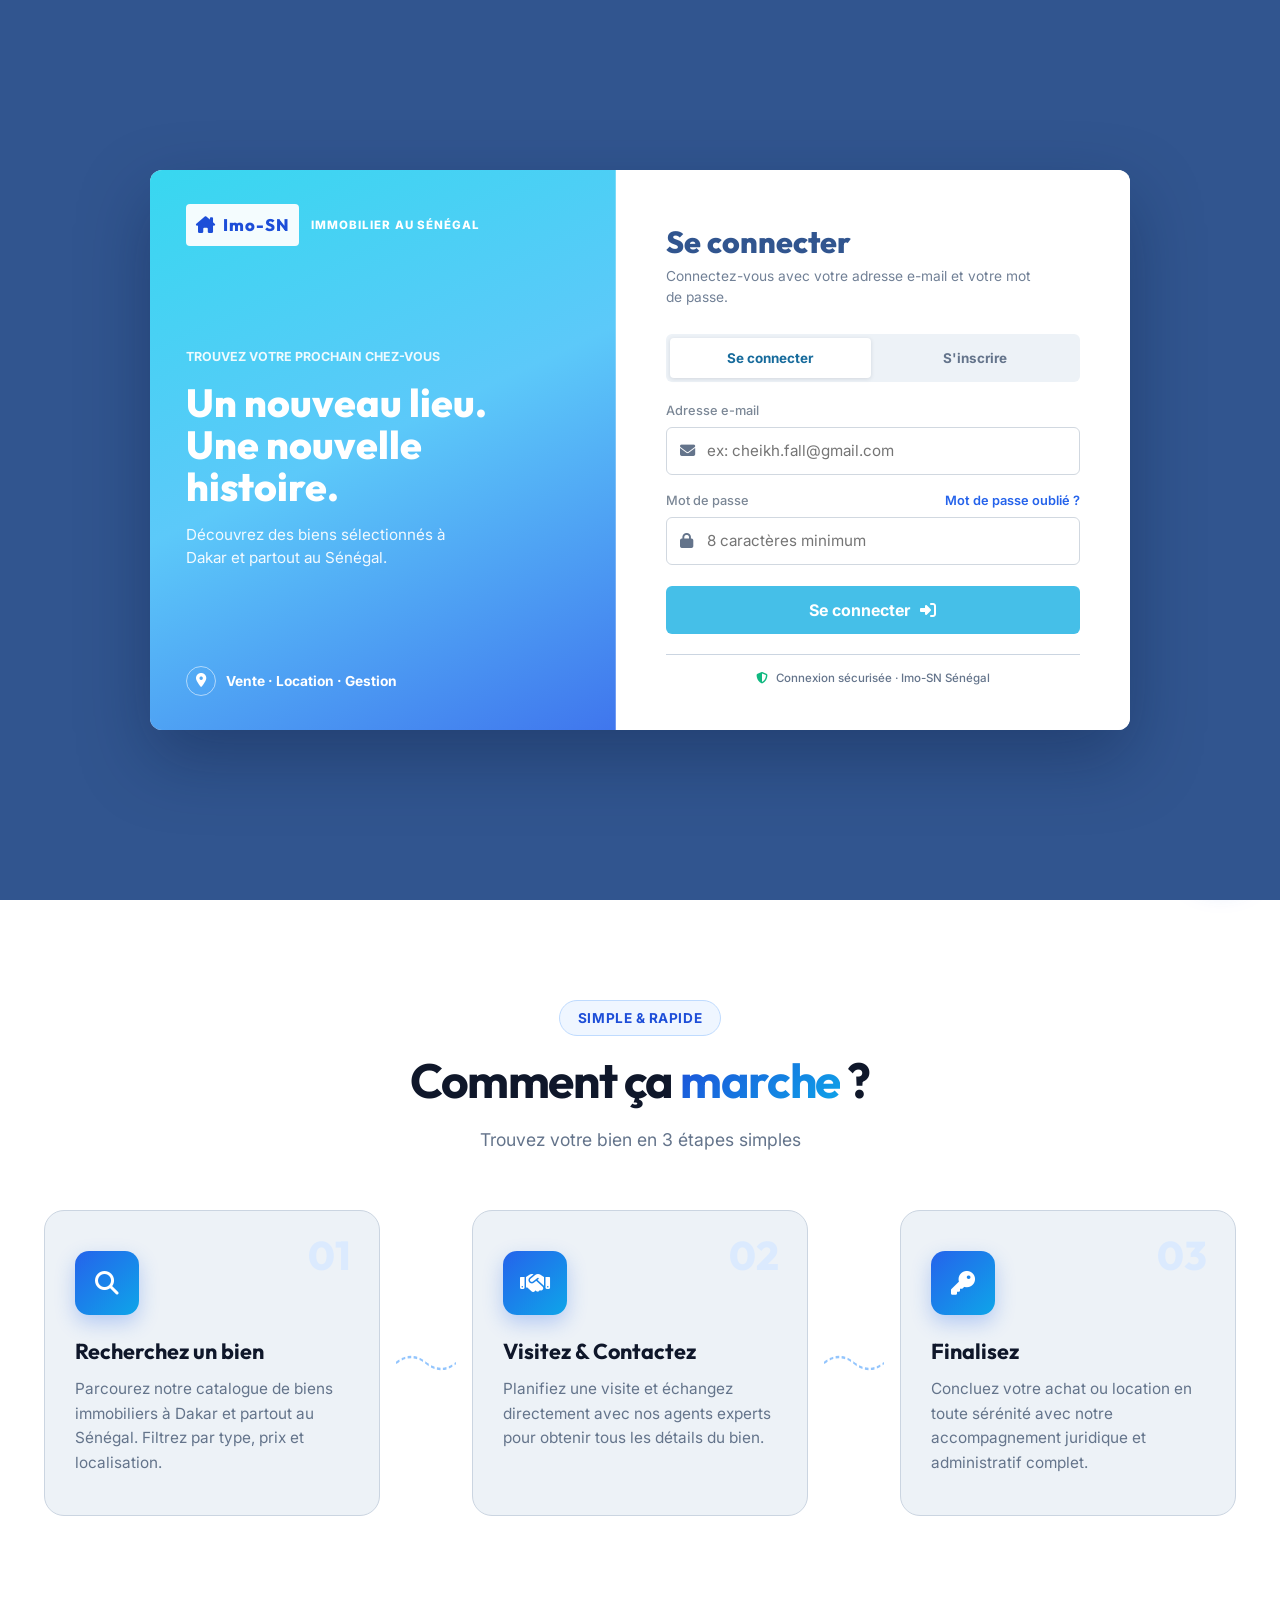
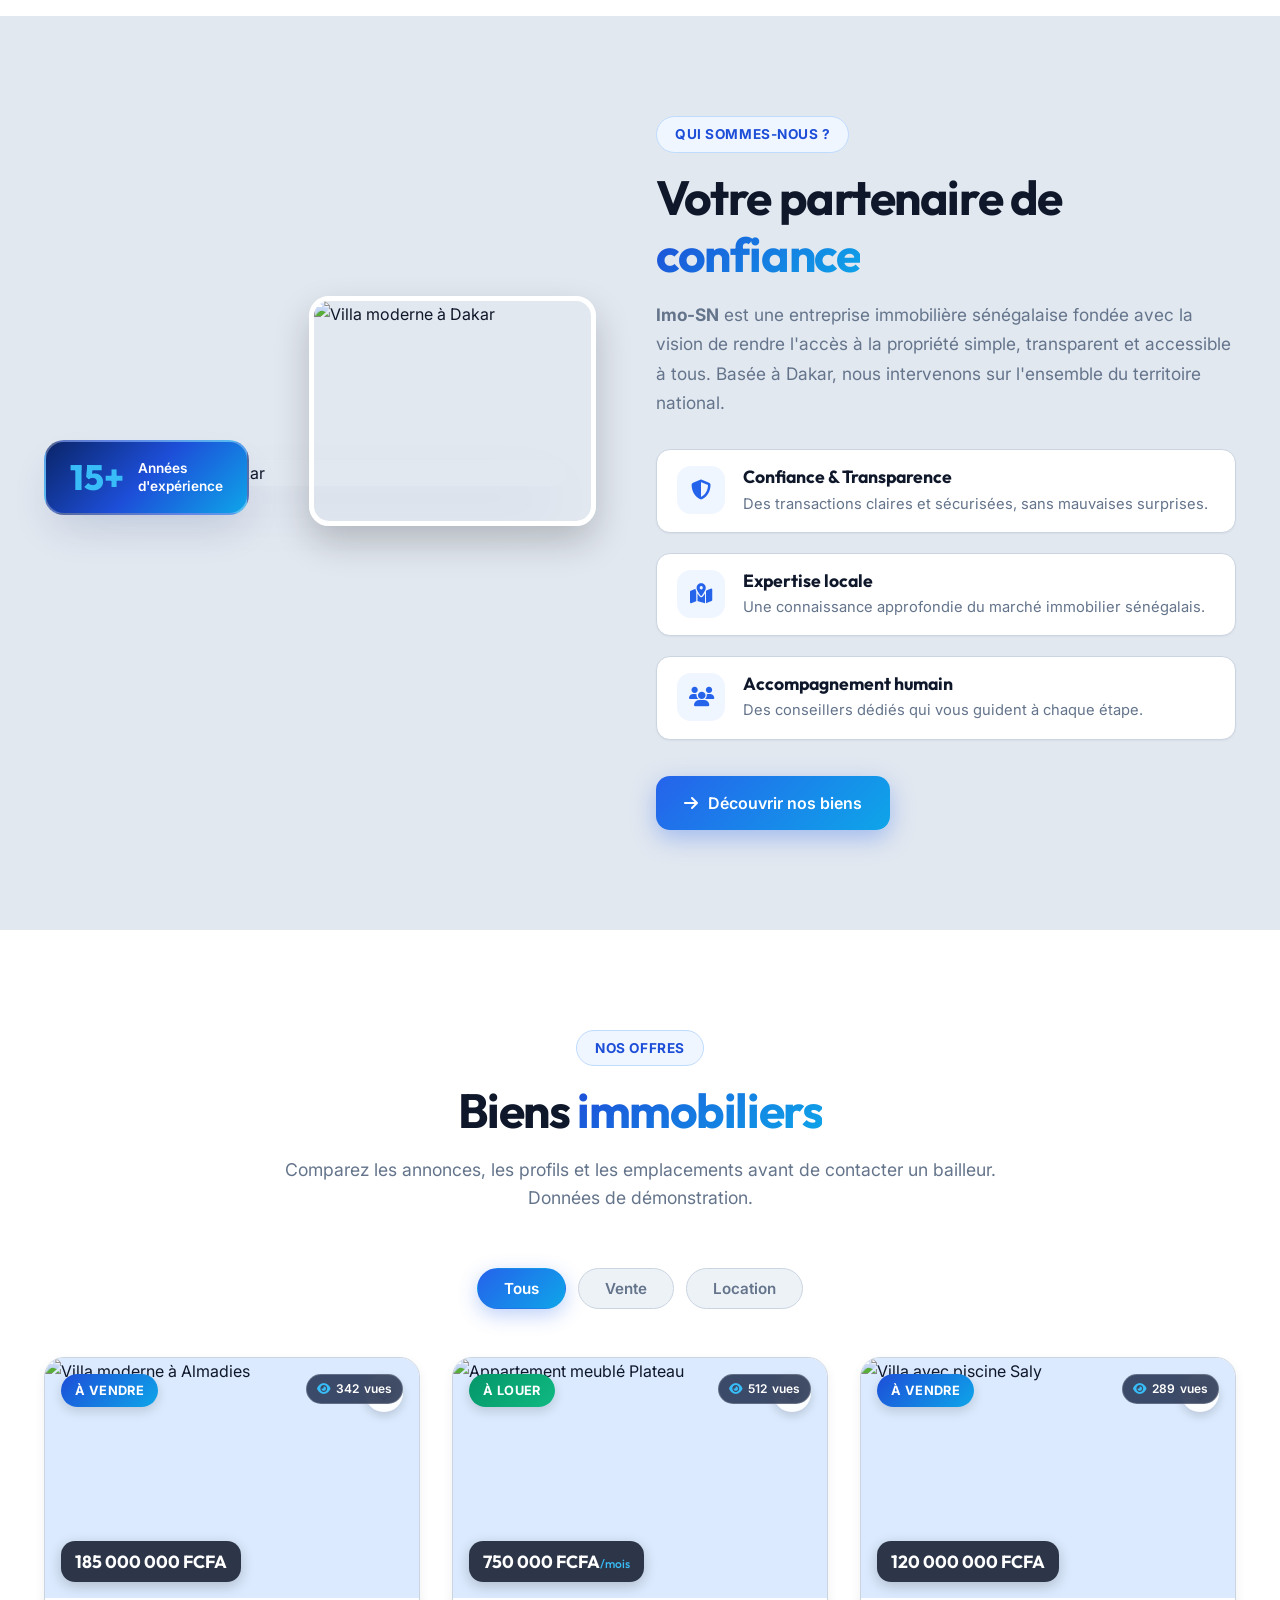
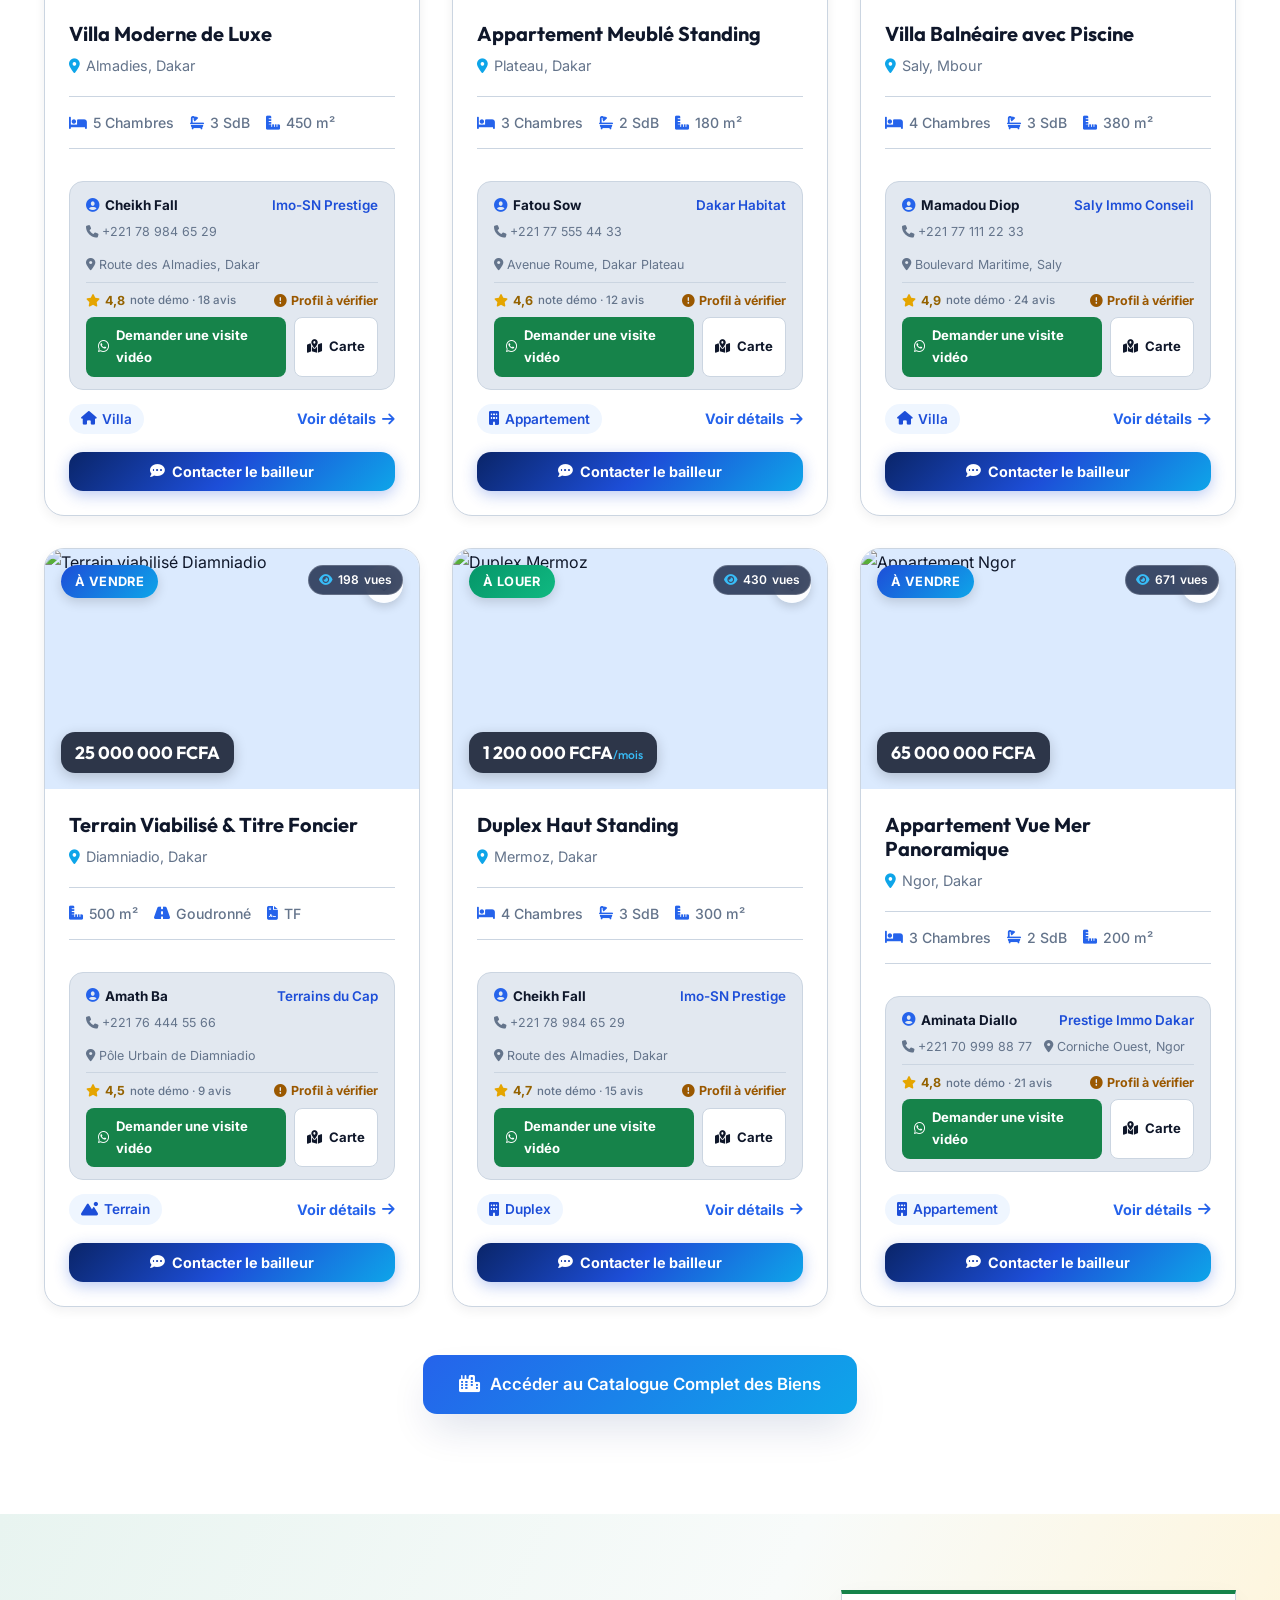
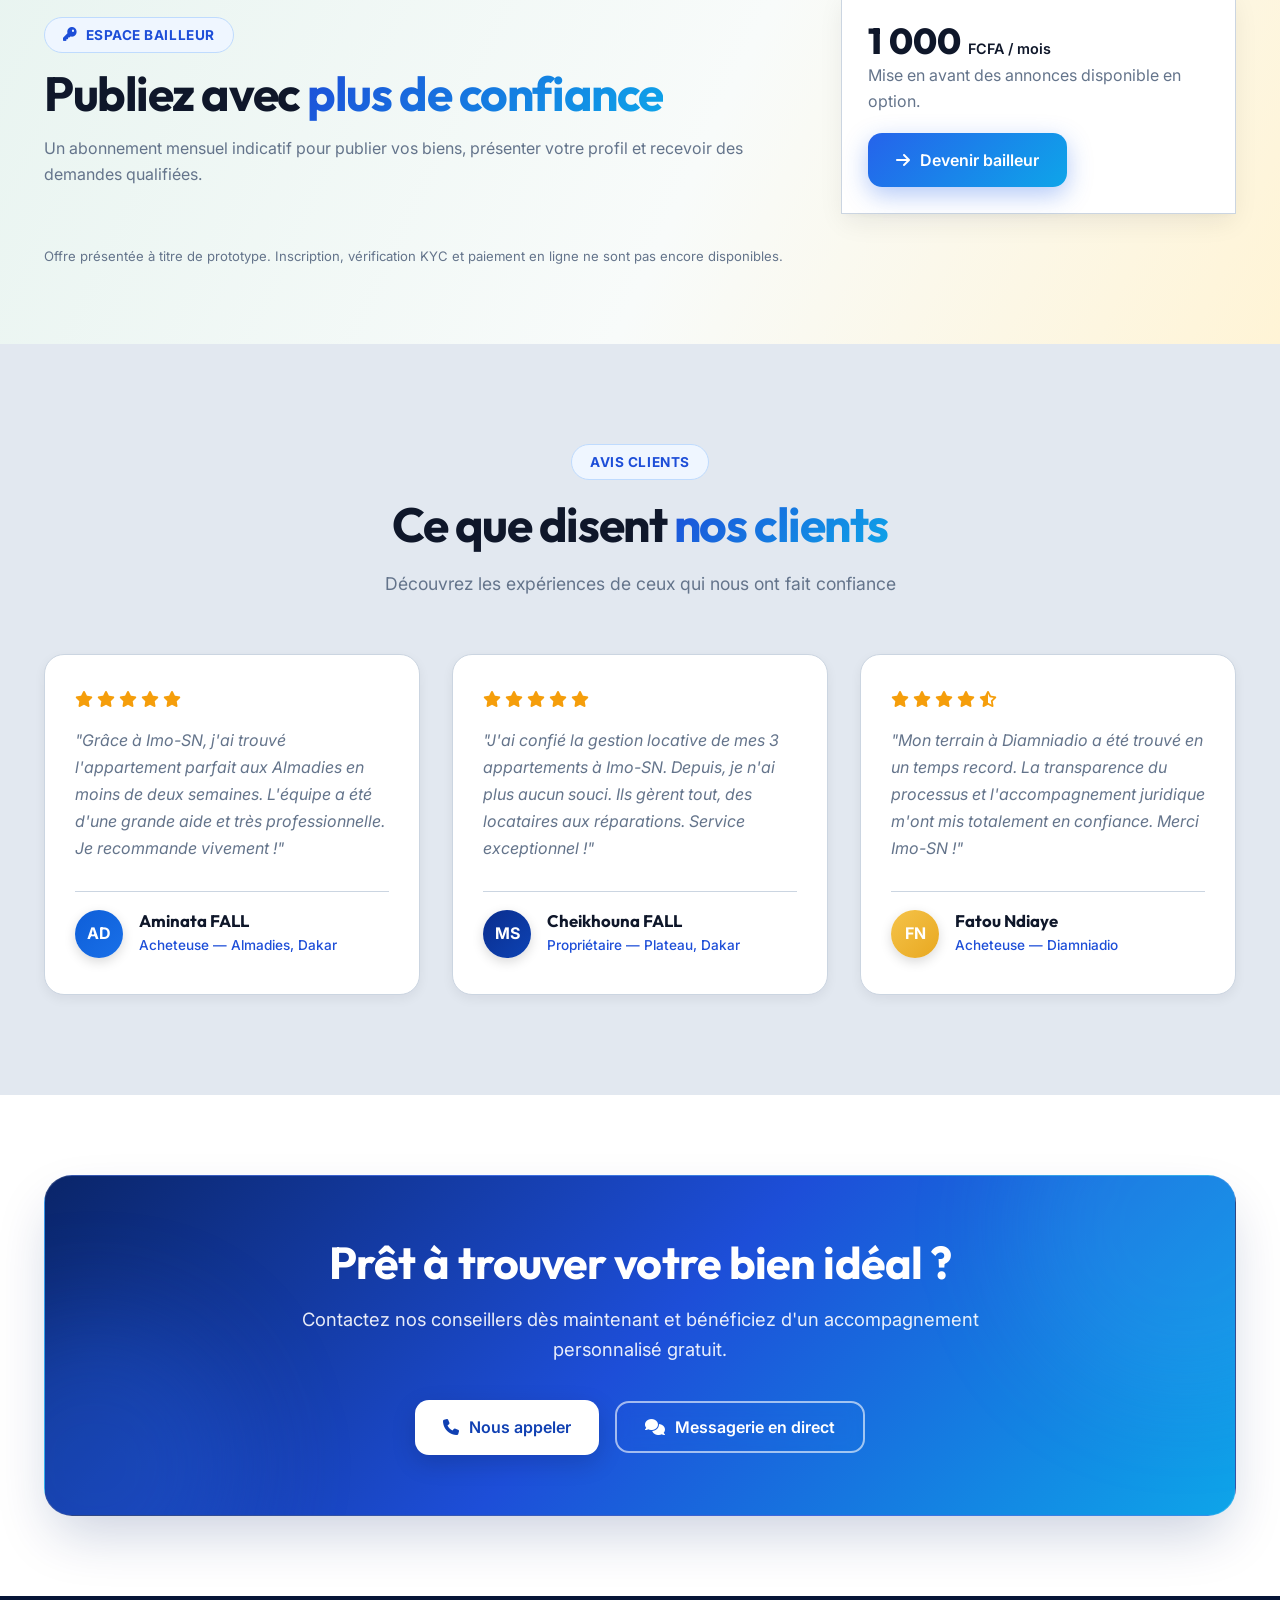
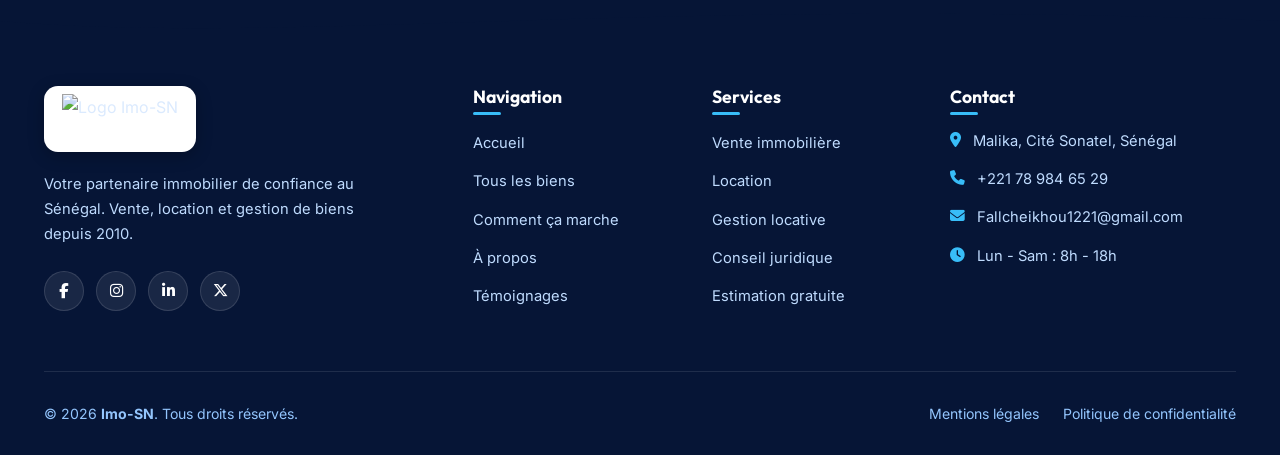
==== commit 075d44b5: "Add files via upload" ====
--- a/index.html
+++ b/index.html
@@ -80,7 +80,10 @@
                     </div>
 
                     <div class="form-group" id="authPasswordGroup">
-                        <label for="authPassword" id="authPasswordLabel">Mot de passe</label>
+                        <div class="form-label-row">
+                            <label for="authPassword" id="authPasswordLabel">Mot de passe</label>
+                            <button type="button" class="forgot-pass-link" id="authForgotLink" style="display: none;">Mot de passe oublié ?</button>
+                        </div>
                         <div class="input-wrap">
                             <i class="fas fa-lock input-icon"></i>
                             <input type="password" id="authPassword" placeholder="8 caractères minimum" autocomplete="current-password" minlength="8" required>
@@ -99,6 +102,7 @@
                         <span>Continuer</span>
                         <i class="fas fa-arrow-right"></i>
                     </button>
+                    <button type="button" class="forgot-pass-link auth-back-link" id="authBackToLoginBtn" style="display: none;">Retour à la connexion</button>
                 </form>
             </div>
 
--- a/style.css
+++ b/style.css
@@ -2120,6 +2120,10 @@
     text-decoration: underline;
 }
 
+.auth-back-link {
+    align-self: center;
+}
+
 .input-wrap {
     position: relative;
     display: flex;
